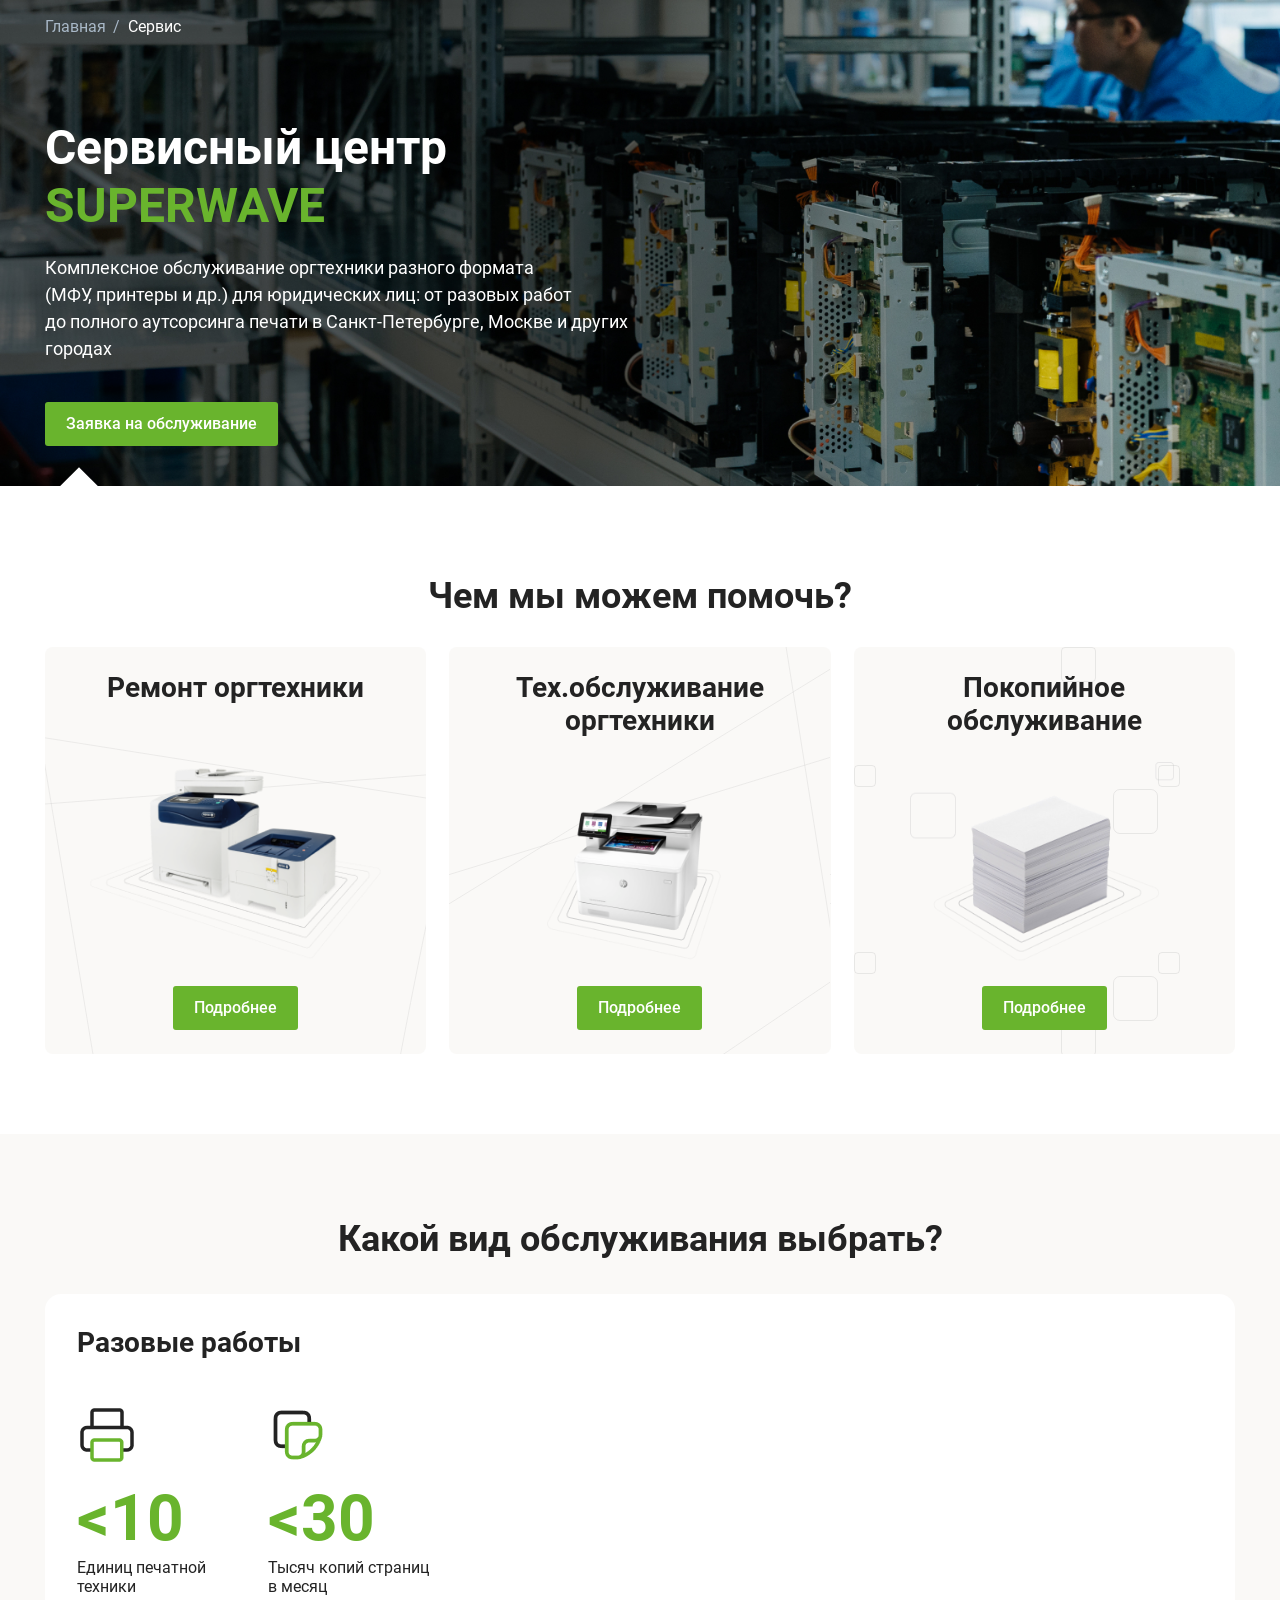
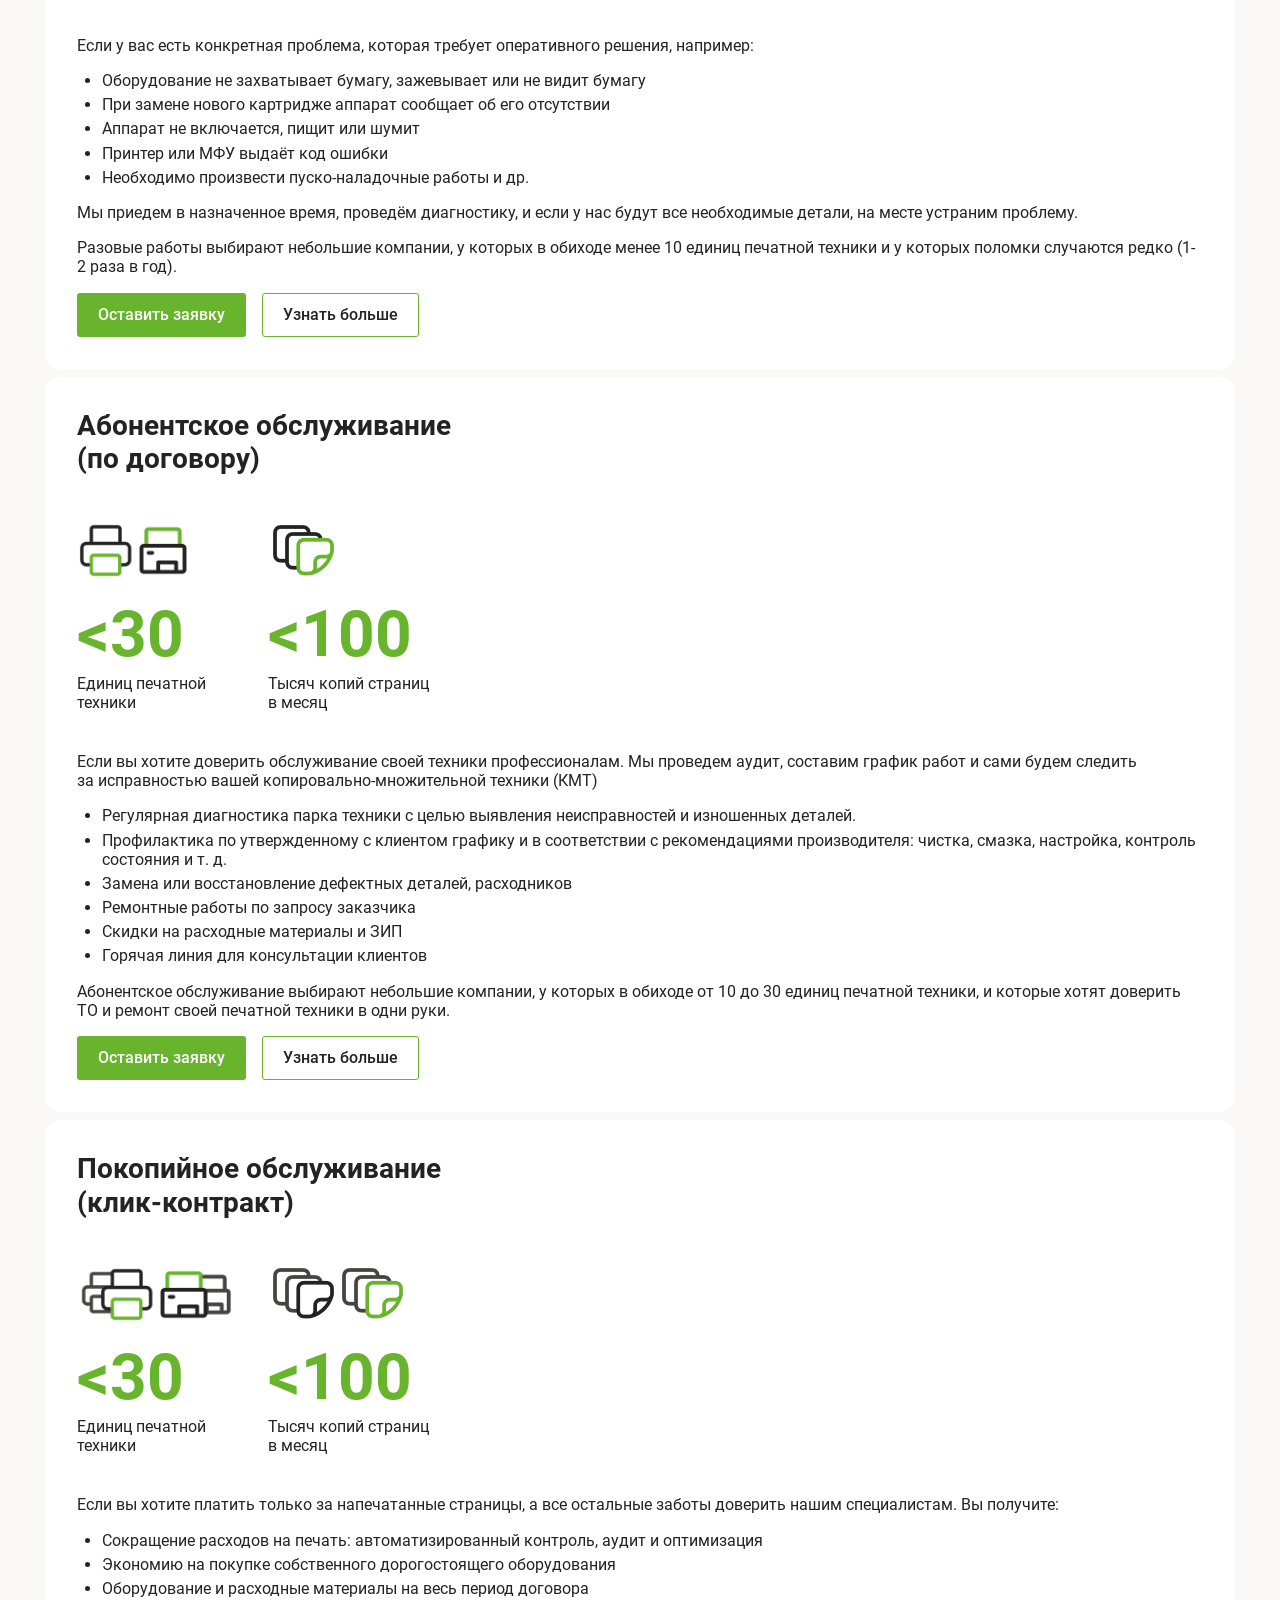
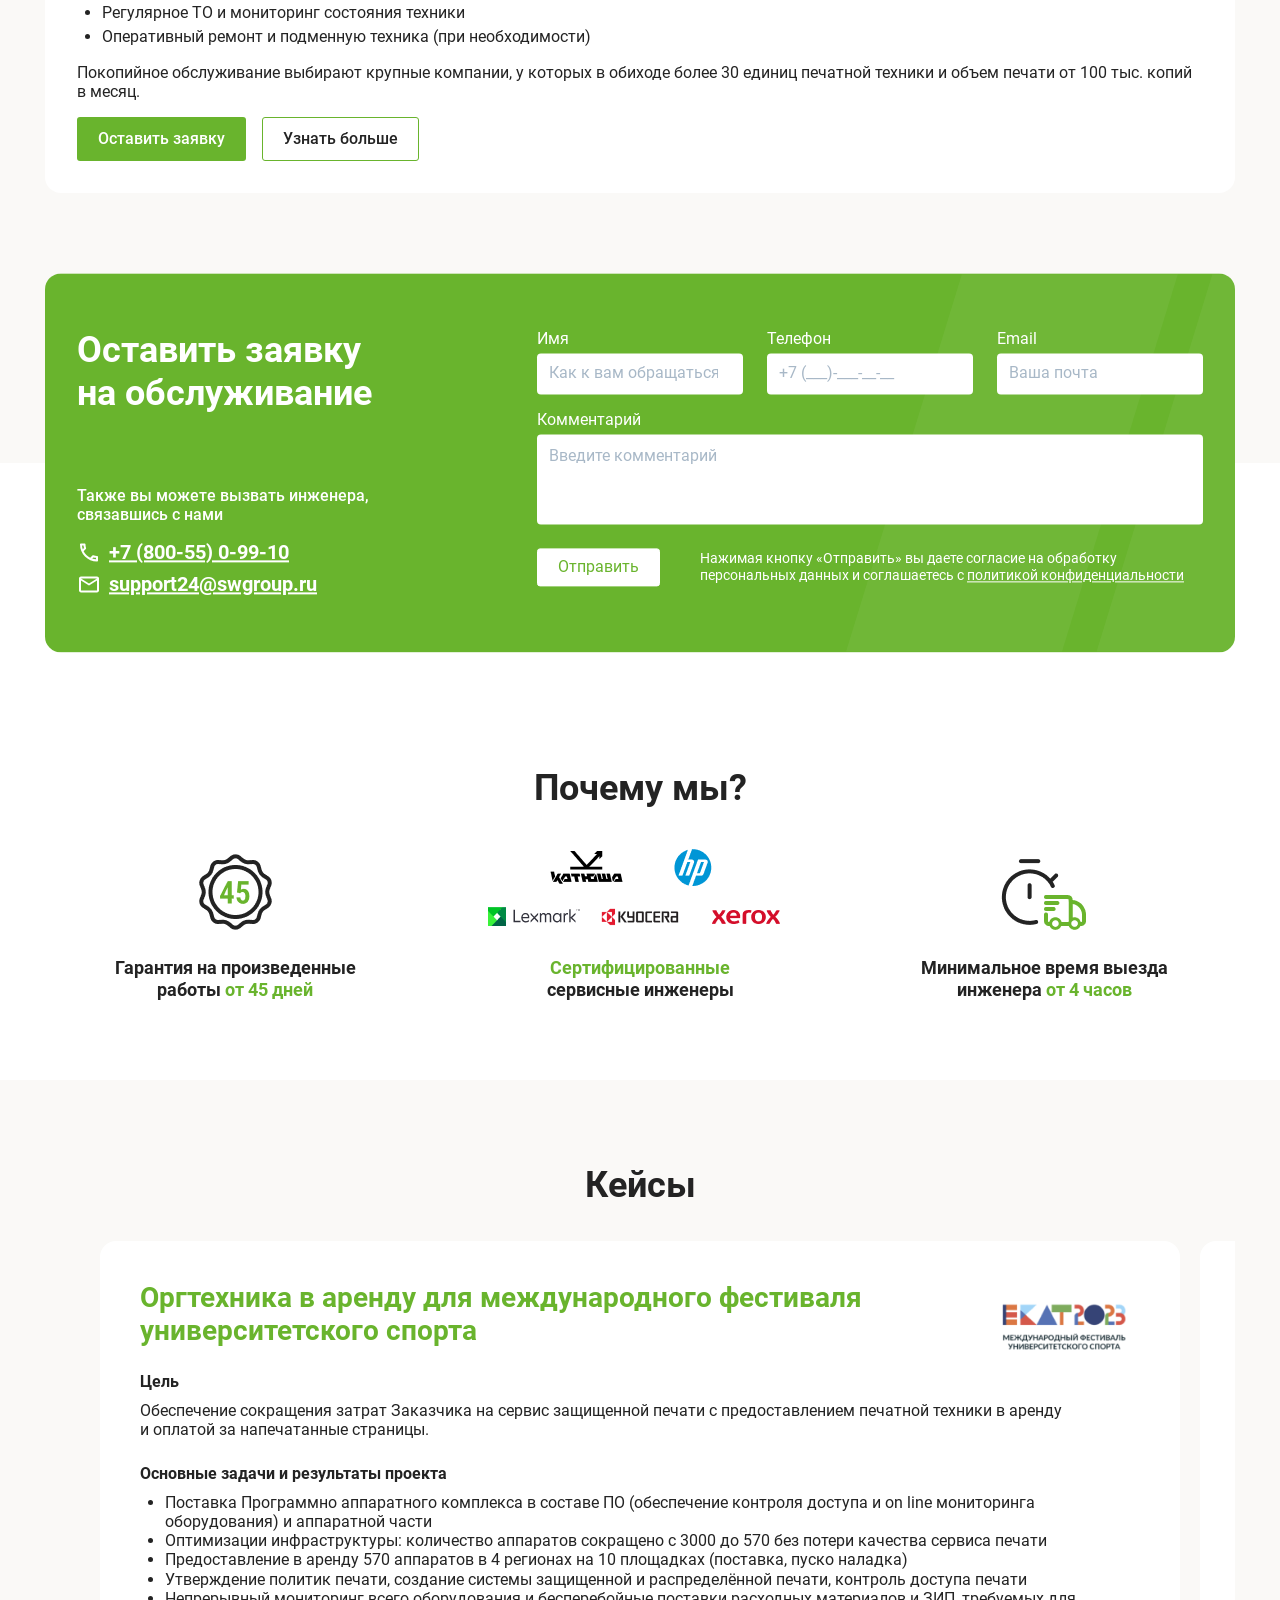
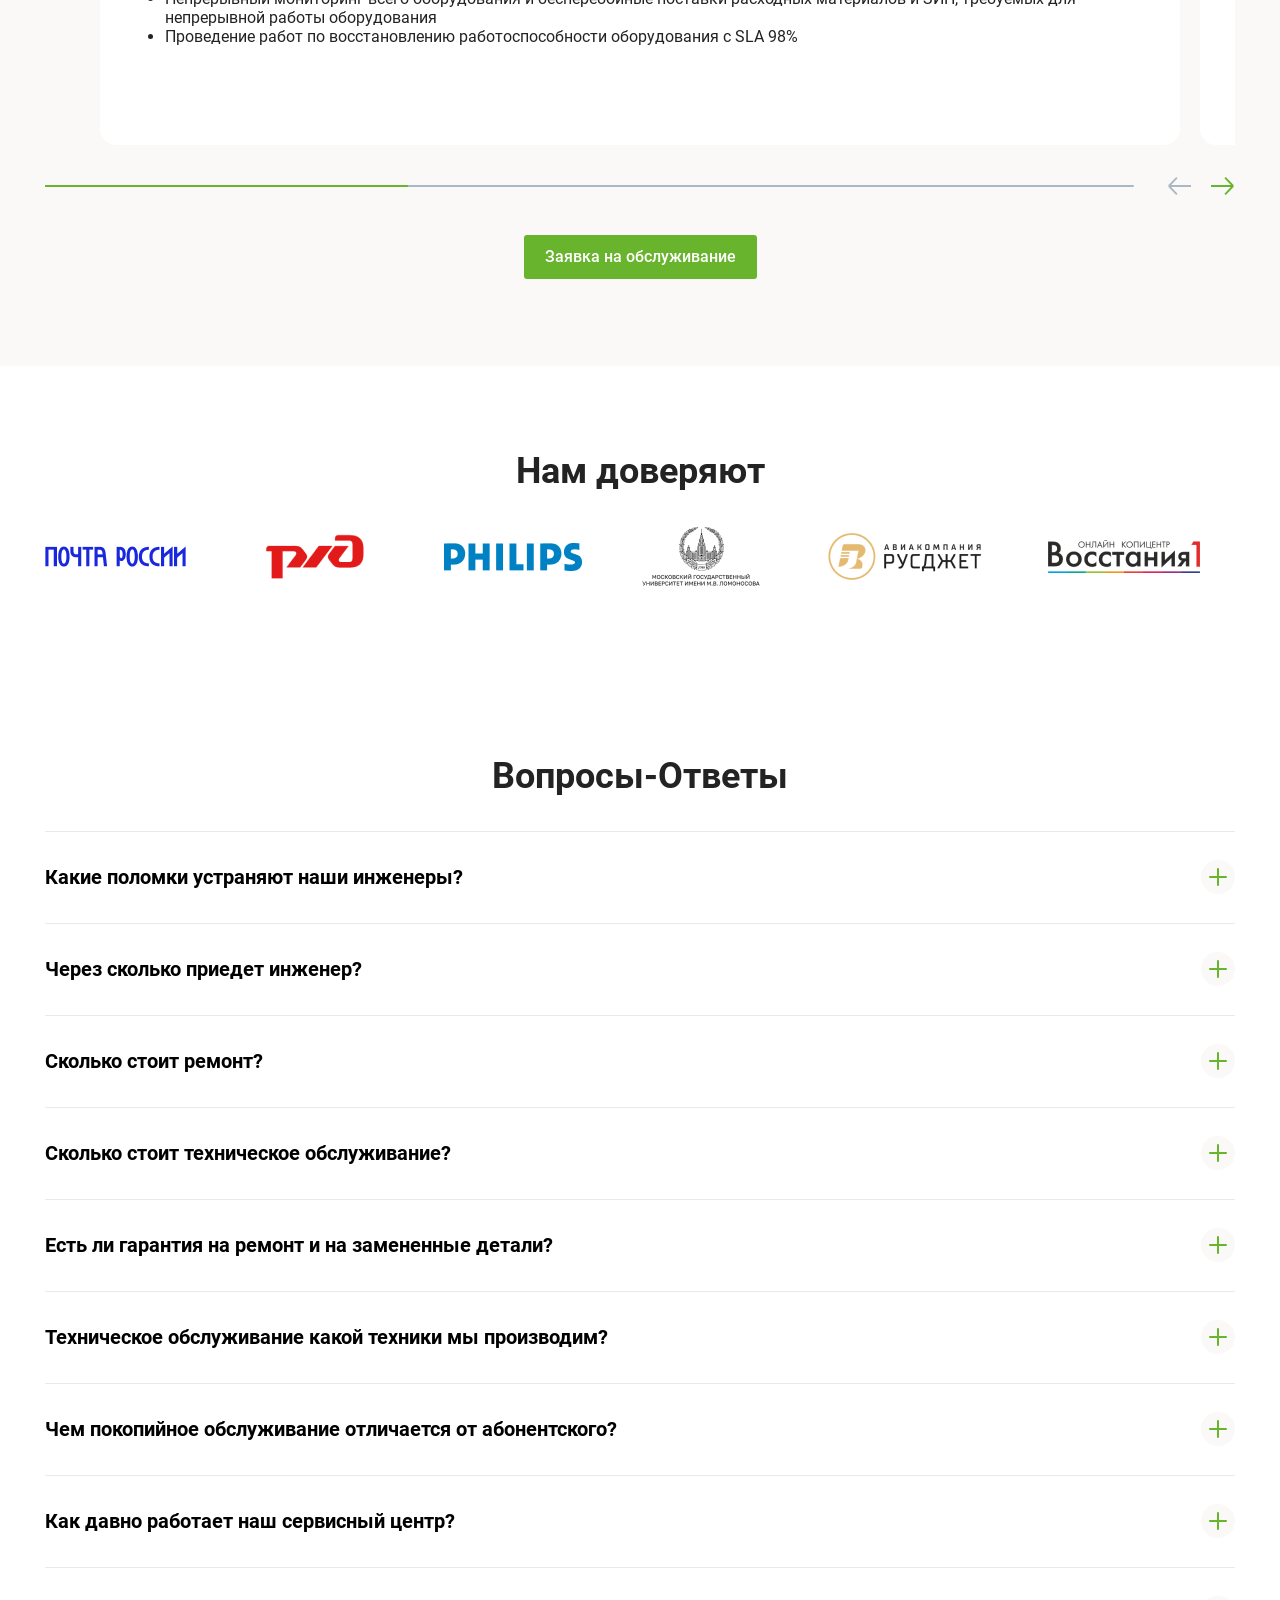
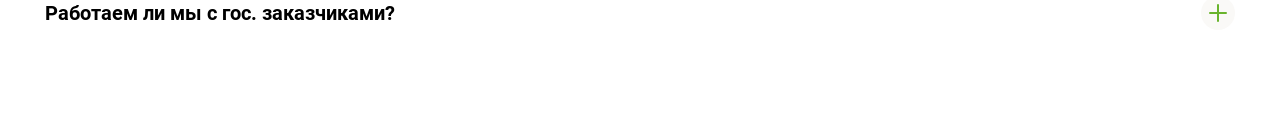
==== index.html @ 9df2cd51 "Add files via upload" ====
<!DOCTYPE html>
<html lang="ru" class="page">
<head>
  <meta charset="UTF-8">
  <meta name="viewport" content="width=device-width, initial-scale=1.0">
  <link rel="shortcut icon" href="favicon.ico" type="image/x-icon">
  <meta http-equiv="X-UA-Compatible" content="ie=edge">
  <meta name="theme-color" content="#111111">
  <title></title>
  <link rel="preload" href="fonts/Roboto-Regular.woff2" as="font" type="font/woff2" crossorigin>
  <link rel="stylesheet" href="css/vendor.css">
  <link rel="stylesheet" href="css/main.css">
  <script defer src="js/main.js"></script>
</head>

<body class="page__body">
  <main class="main">
    <section class="service-page head-page">
  <div class="container">
    <div class="service-page__breadcrumbs head-page__breadcrumbs breadcrumbs">
      <ul class="breadcrumbs__list">
        <li class="breadcrumbs__item"><a class="breadcrumbs__link" href="index.html">Главная</a></li>
        <li class="breadcrumbs__item breadcrumbs__item--active"><span>Сервис</span></li>
      </ul>
    </div>

    <div class="head-page__content">
      <h1 class="head-page__title">Сервисный центр <span class="head-page__title-accent">SUPERWAVE</span></h1>

      <p class="head-page__text">Комплексное обслуживание оргтехники разного формата (МФУ, принтеры и др.) для
        юридических лиц:
        от разовых работ до полного аутсорсинга печати
        в Санкт-Петербурге, Москве и других городах
      </p>

      <button class="head-page__btn button-primary">Заявка на обслуживание</button>
    </div>

  </div>
</section>
    <section class="we-help">
  <div class="container">
    <h2 class="we-help__title section-title">Чем мы можем помочь?</h2>

    <ul class="we-help__list service-list">
      <li class="service-list__item">
        <a class="service-list__link service-list__link--bg-1" href="#">
          <h4 class="service-list__title">Ремонт оргтехники</h4>
          <img class="service-list__image" src="img/we-help/1.png" alt="Картинка">
          <button class="service-list__btn button-primary">Подробнее</button>
        </a>
      </li>

      <li class="service-list__item">
        <a class="service-list__link service-list__link--bg-2" href="#">
          <h4 class="service-list__title">Тех.обслуживание оргтехники</h4>
          <img class="service-list__image" src="img/we-help/2.png" alt="Картинка">
          <button class="service-list__btn button-primary">Подробнее</button>
        </a>
      </li>

      <li class="service-list__item">
        <a class="service-list__link service-list__link--bg-3" href="#">
          <h4 class="service-list__title">Покопийное обслуживание</h4>
          <img class="service-list__image" src="img/we-help/3.png" alt="Картинка">
          <button class="service-list__btn button-primary">Подробнее</button>
        </a>
      </li>
    </ul>
  </div>
</section>

    <section class="choose-services">
  <div class="container">
    <div class="choose-services__wrapper">
      <h2 class="choose-services__title section-title">Какой вид обслуживания выбрать?</h2>

      <ul class="choose-services__list">
        <li class="choose-services__item">
          <div class="choose-services__left">
            <h3 class="choose-services__item-title">Разовые работы</h3>

            <ul class="choose-services__nums">
              <li class="choose-services__nums-item">
                <img class="choose-services__nums-icon" src="img/choose-services/printer.png" alt="Принтер">

                <span class="choose-services__nums-num">
                  <10 </span>

                    <p class="choose-services__nums-descr">Единиц печатной техники</p>
              </li>

              <li class="choose-services__nums-item">
                <img class="choose-services__nums-icon" src="img/choose-services/file.png" alt="Файл">

                <span class="choose-services__nums-num">
                  <30 </span>

                    <p class="choose-services__nums-descr">Тысяч копий страниц в месяц</p>
              </li>
            </ul>
          </div>

          <div class="choose-services__right">
            <p class="choose-services__text">Если у вас есть конкретная проблема, которая требует оперативного решения,
              например:</p>

            <ul class="choose-services__text-list">
              <li class="choose-services__text-list-item">Оборудование не захватывает бумагу, зажевывает или не видит
                бумагу</li>
              <li class="choose-services__text-list-item">При замене нового картридже аппарат сообщает об его отсутствии
              </li>
              <li class="choose-services__text-list-item">Аппарат не включается, пищит или шумит</li>
              <li class="choose-services__text-list-item">Принтер или МФУ выдаёт код ошибки</li>
              <li class="choose-services__text-list-item">Необходимо произвести пуско-наладочные работы и др.</li>
            </ul>

            <div class="choose-services__hide">
              <p class="choose-services__text">Мы приедем в назначенное время, проведём диагностику, и если у нас будут
                все необходимые детали, на месте устраним проблему.</p>
              <p class="choose-services__text">Разовые работы выбирают небольшие компании, у которых в обиходе менее 10
                единиц печатной техники и у которых поломки случаются редко (1-2 раза в год).
              </p>
            </div>

            <button class="choose-services__more button-show-more">
              Показать все

              <svg class="button-show-more__icon" width="10" height="7" viewBox="0 0 10 7" fill="none"
                xmlns="http://www.w3.org/2000/svg">
                <path d="M9 1.5L5 5.5L1 1.5" stroke="#69B42D" stroke-width="1.5" stroke-linecap="round"
                  stroke-linejoin="round" />
              </svg>
            </button>

            <div class="choose-services__btns">
              <button class="choose-services__btn button-primary">Оставить заявку</button>

              <button class="choose-services__btn button-transparent">Узнать больше</button>
            </div>
          </div>
        </li>

        <li class="choose-services__item">
          <div class="choose-services__left">
            <h3 class="choose-services__item-title">Абонентское обслуживание
              (по договору)</h3>

            <ul class="choose-services__nums">
              <li class="choose-services__nums-item">
                <img class="choose-services__nums-icon" src="img/choose-services/printer-2.png" alt="Принтер">

                <span class="choose-services__nums-num">
                  <30 </span>

                    <p class="choose-services__nums-descr">Единиц печатной техники</p>
              </li>

              <li class="choose-services__nums-item">
                <img class="choose-services__nums-icon" src="img/choose-services/file-2.png" alt="Файл">

                <span class="choose-services__nums-num">
                  <100 </span>

                    <p class="choose-services__nums-descr">Тысяч копий страниц в месяц</p>
              </li>
            </ul>
          </div>

          <div class="choose-services__right">
            <p class="choose-services__text">Если вы хотите доверить обслуживание своей техники профессионалам.
              Мы проведем аудит, составим график работ и сами будем следить за исправностью вашей
              копировально-множительной техники (КМТ)
            </p>

            <ul class="choose-services__text-list">
              <li class="choose-services__text-list-item">Регулярная диагностика парка техники с целью выявления
                неисправностей и изношенных деталей.</li>
              <li class="choose-services__text-list-item">Профилактика по утвержденному с клиентом графику и в
                соответствии с рекомендациями производителя: чистка, смазка, настройка, контроль состояния и т. д.</li>
              <li class="choose-services__text-list-item">Замена или восстановление дефектных деталей, расходников </li>
              <li class="choose-services__text-list-item">Ремонтные работы по запросу заказчика
              </li>
              <li class="choose-services__text-list-item">Скидки на расходные материалы и ЗИП
              </li>
              <li class="choose-services__text-list-item">Горячая линия для консультации клиентов
              </li>
            </ul>

            <div class="choose-services__hide" id="1">
              <p class="choose-services__text">Абонентское обслуживание выбирают небольшие компании, у которых в обиходе
                от 10 до 30 единиц печатной техники, и которые хотят доверить ТО и ремонт своей печатной техники в одни
                руки.</p>
            </div>

            <button class="choose-services__more button-show-more">
              Показать все

              <svg class="button-show-more__icon" width="10" height="7" viewBox="0 0 10 7" fill="none"
                xmlns="http://www.w3.org/2000/svg">
                <path d="M9 1.5L5 5.5L1 1.5" stroke="#69B42D" stroke-width="1.5" stroke-linecap="round"
                  stroke-linejoin="round" />
              </svg>
            </button>

            <div class="choose-services__btns">
              <button class="choose-services__btn button-primary">Оставить заявку</button>

              <button class="choose-services__btn button-transparent">Узнать больше</button>
            </div>
          </div>
        </li>

        <li class="choose-services__item">
          <div class="choose-services__left">
            <h3 class="choose-services__item-title">Покопийное обслуживание
              (клик-контракт)</h3>

            <ul class="choose-services__nums">
              <li class="choose-services__nums-item">
                <img class="choose-services__nums-icon" src="img/choose-services/printer-3.png" alt="Принтер">

                <span class="choose-services__nums-num">
                  <30 </span>

                    <p class="choose-services__nums-descr">Единиц печатной техники</p>
              </li>

              <li class="choose-services__nums-item">
                <img class="choose-services__nums-icon" src="img/choose-services/file-3.png" alt="Файл">

                <span class="choose-services__nums-num">
                  <100 </span>

                    <p class="choose-services__nums-descr">Тысяч копий страниц в месяц</p>
              </li>
            </ul>
          </div>

          <div class="choose-services__right">
            <p class="choose-services__text">Если вы хотите платить только за напечатанные страницы, а все остальные
              заботы доверить нашим специалистам. Вы получите:
            </p>

            <ul class="choose-services__text-list">
              <li class="choose-services__text-list-item">Сокращение расходов на печать: автоматизированный контроль,
                аудит и оптимизация
              </li>
              <li class="choose-services__text-list-item">Экономию на покупке собственного дорогостоящего оборудования

              </li>
              <li class="choose-services__text-list-item">Оборудование и расходные материалы на весь период договора
              </li>
              <li class="choose-services__text-list-item">Регулярное ТО и мониторинг состояния техники
              </li>
              <li class="choose-services__text-list-item">Оперативный ремонт и подменную техника (при необходимости)
              </li>
            </ul>

            <div class="choose-services__hide" id="2">
              <p class="choose-services__text">Покопийное обслуживание выбирают крупные компании, у которых в обиходе
                более 30 единиц печатной техники и объем печати от 100 тыс. копий в месяц.
              </p>
            </div>

            <button class="choose-services__more button-show-more">
              Показать все

              <svg class="button-show-more__icon" width="10" height="7" viewBox="0 0 10 7" fill="none"
                xmlns="http://www.w3.org/2000/svg">
                <path d="M9 1.5L5 5.5L1 1.5" stroke="#69B42D" stroke-width="1.5" stroke-linecap="round"
                  stroke-linejoin="round" />
              </svg>
            </button>

            <div class="choose-services__btns">
              <button class="choose-services__btn button-primary">Оставить заявку</button>

              <button class="choose-services__btn button-transparent">Узнать больше</button>
            </div>
          </div>
        </li>
      </ul>

      <div class="choose-services__form application-form" id="choose-services__form">
        <div class="application-form__wrapper">
          <div class="application-form__left">
            <h2 class="application-form__title">Оставить заявку на обслуживание</h2>

            <div class="application-form__info">
              <p class="application-form__text">Также вы можете вызвать
                инженера, связавшись с нами</p>

              <ul class="application-form__contacts">
                <li class="application-form__contacts-item">
                  <a class="application-form__contacts-link" href="tel:+78005509910">
                    <svg width="24" height="24" viewBox="0 0 24 24" fill="none" xmlns="http://www.w3.org/2000/svg">
                      <path
                        d="M6.54 5C6.6 5.89 6.75 6.76 6.99 7.59L5.79 8.79C5.38 7.59 5.12 6.32 5.03 5H6.54ZM16.4 17.02C17.25 17.26 18.12 17.41 19 17.47V18.96C17.68 18.87 16.41 18.61 15.2 18.21L16.4 17.02ZM7.5 3H4C3.45 3 3 3.45 3 4C3 13.39 10.61 21 20 21C20.55 21 21 20.55 21 20V16.51C21 15.96 20.55 15.51 20 15.51C18.76 15.51 17.55 15.31 16.43 14.94C16.331 14.903 16.2256 14.886 16.12 14.89C15.86 14.89 15.61 14.99 15.41 15.18L13.21 17.38C10.3755 15.9303 8.06966 13.6245 6.62 10.79L8.82 8.59C9.1 8.31 9.18 7.92 9.07 7.57C8.69132 6.41789 8.4989 5.21274 8.5 4C8.5 3.45 8.05 3 7.5 3Z"
                        fill="white" />
                    </svg>
                    +7 (800-55) 0-99-10</a>
                </li>

                <li class="application-form__contacts-item">
                  <a class="application-form__contacts-link" href="mailto:support24@swgroup.ru">
                    <svg width="24" height="24" viewBox="0 0 24 24" fill="none" xmlns="http://www.w3.org/2000/svg">
                      <path
                        d="M4 20C3.45 20 2.97933 19.8043 2.588 19.413C2.19667 19.0217 2.00067 18.5507 2 18V6C2 5.45 2.196 4.97933 2.588 4.588C2.98 4.19667 3.45067 4.00067 4 4H20C20.55 4 21.021 4.196 21.413 4.588C21.805 4.98 22.0007 5.45067 22 6V18C22 18.55 21.8043 19.021 21.413 19.413C21.0217 19.805 20.5507 20.0007 20 20H4ZM12 13L4 8V18H20V8L12 13ZM12 11L20 6H4L12 11ZM4 8V6V18V8Z"
                        fill="white" />
                    </svg>

                    support24@swgroup.ru</a>
                </li>
              </ul>
            </div>
          </div>

          <form class="application-form__form form" id="choose-application-form" name="application-form" action="#"
            novalidate="novalidate">
            <div class="form__block">
              <label class="form__label" for="name">
                <span class="form__label-name">Имя</span>
                <input class="form__input input-name" autocomplete="off" type="text" name="name" id="name"
                  placeholder="Как к вам обращаться" data-validate-field="name" placeholder="Как к вам обращаться">
              </label>

              <label class="form__label" for="phone">
                <span class="form__label-name">Телефон</span>
                <input class="form__input input-tel" type="tel" name="phone" id="phone" data-validate-field="phone"
                  inputmode="text" placeholder="+7 (___)-___-__-__">
              </label>

              <label class="form__label" for="mail">
                <span class="form__label-name">Email</span>
                <input class="form__input input-mail" autocomplete="off" type="email" name="mail" id="mail"
                  placeholder="Ваша почта" data-validate-field="mail" placeholder="Введите свою почту">
              </label>
            </div>

            <label class="form__label form__label--textarea" for="textarea">
              <span class="form__label-name">Комментарий</span>
              <textarea class="form__textarea input-textarea" name="textarea" id="textarea"
                data-validate-field="textarea" placeholder="Введите комментарий"></textarea>
            </label>

            <div class="form__approval">
              <button class="form__button">Отправить</button>

              <p class="form__text">Нажимая кнопку «Отправить» вы даете согласие на обработку персональных данных
                и соглашаетесь с <a class="form__text-link" href="#">политикой конфиденциальности</a></p>
            </div>
          </form>

          <div class="application-form__info application-form__info--mobile">
            <p class="application-form__text">Также вы можете вызвать
              инженера, связавшись с нами</p>

            <ul class="application-form__contacts">
              <li class="application-form__contacts-item">
                <a class="application-form__contacts-link" href="tel:+78005509910">
                  <svg width="24" height="24" viewBox="0 0 24 24" fill="none" xmlns="http://www.w3.org/2000/svg">
                    <path
                      d="M6.54 5C6.6 5.89 6.75 6.76 6.99 7.59L5.79 8.79C5.38 7.59 5.12 6.32 5.03 5H6.54ZM16.4 17.02C17.25 17.26 18.12 17.41 19 17.47V18.96C17.68 18.87 16.41 18.61 15.2 18.21L16.4 17.02ZM7.5 3H4C3.45 3 3 3.45 3 4C3 13.39 10.61 21 20 21C20.55 21 21 20.55 21 20V16.51C21 15.96 20.55 15.51 20 15.51C18.76 15.51 17.55 15.31 16.43 14.94C16.331 14.903 16.2256 14.886 16.12 14.89C15.86 14.89 15.61 14.99 15.41 15.18L13.21 17.38C10.3755 15.9303 8.06966 13.6245 6.62 10.79L8.82 8.59C9.1 8.31 9.18 7.92 9.07 7.57C8.69132 6.41789 8.4989 5.21274 8.5 4C8.5 3.45 8.05 3 7.5 3Z"
                      fill="white" />
                  </svg>
                  +7 (800-55) 0-99-10</a>
              </li>

              <li class="application-form__contacts-item">
                <a class="application-form__contacts-link" href="mailto:support24@swgroup.ru">
                  <svg width="24" height="24" viewBox="0 0 24 24" fill="none" xmlns="http://www.w3.org/2000/svg">
                    <path
                      d="M4 20C3.45 20 2.97933 19.8043 2.588 19.413C2.19667 19.0217 2.00067 18.5507 2 18V6C2 5.45 2.196 4.97933 2.588 4.588C2.98 4.19667 3.45067 4.00067 4 4H20C20.55 4 21.021 4.196 21.413 4.588C21.805 4.98 22.0007 5.45067 22 6V18C22 18.55 21.8043 19.021 21.413 19.413C21.0217 19.805 20.5507 20.0007 20 20H4ZM12 13L4 8V18H20V8L12 13ZM12 11L20 6H4L12 11ZM4 8V6V18V8Z"
                      fill="white" />
                  </svg>

                  support24@swgroup.ru</a>
              </li>
            </ul>
          </div>
        </div>
      </div>
    </div>
  </div>
</section>
    <section class="why-are-we">
  <div class="container">
    <h2 class="why-are-we__title section-title">Почему мы?</h2>

    <ul class="why-are-we__list">
      <li class="why-are-we__item">
        <img class="why-are-we__image" src="img/why-are-we/1.png" alt="Картинка">
        <p class="why-are-we__text">Гарантия на произведенные работы <span
            class="why-are-we__text why-are-we__text--green">от 45 дней</span></p>
      </li>

      <li class="why-are-we__item">
        <img class="why-are-we__image" src="img/why-are-we/2.png" alt="Картинка">
        <p class="why-are-we__text"><span class="why-are-we__text why-are-we__text--green">Сертифицированные</span>
          сервисные инженеры
        </p>
      </li>

      <li class="why-are-we__item">
        <img class="why-are-we__image" src="img/why-are-we/3.png" alt="Картинка">
        <p class="why-are-we__text">Минимальное время выезда инженера <span
            class="why-are-we__text why-are-we__text--green">от 4 часов</span></p>
      </li>
    </ul>
  </div>
</section>
    <section class="cases">
  <div class="container">

    <h2 class="cases__title section-title">Кейсы</h2>

    <div class="cases__wrapper swiper">
      <ul class="cases__slider swiper-wrapper">
        <li class="cases__item swiper-slide">
          <div class="cases__item-head">
            <h3 class="cases__item-title">Оргтехника в аренду для международного фестиваля университетского спорта
            </h3>
            <img class="cases__item-img" src="img/cases/festival.png" alt="Картинка">
          </div>

          <h4 class="cases__item-subtitle">Цель</h4>
          <p class="cases__item-text">Обеспечение сокращения затрат Заказчика на сервис защищенной печати с
            предоставлением печатной техники в аренду и оплатой за напечатанные страницы.</p>
          <h4 class="cases__item-subtitle">Основные задачи и результаты проекта</h4>
          <ul class="cases__list">
            <li class="cases__list-item">Поставка Программно аппаратного комплекса в составе ПО
              (обеспечение контроля доступа и on line мониторинга оборудования) и аппаратной части
            </li>
            <li class="cases__list-item">Оптимизации инфраструктуры: количество аппаратов сокращено с
              3000 до 570 без потери качества сервиса печати
            </li>
            <li class="cases__list-item">Предоставление в аренду 570 аппаратов в 4 регионах на 10
              площадках (поставка, пуско наладка)
            </li>
            <li class="cases__list-item">Утверждение политик печати, создание системы защищенной и
              распределённой печати, контроль доступа печати
            </li>
            <li class="cases__list-item">Непрерывный мониторинг всего оборудования и бесперебойные поставки расходных
              материалов и ЗИП, требуемых для непрерывной работы оборудования
            </li>
            <li class="cases__list-item">Проведение работ по восстановлению работоспособности оборудования с SLA 98%
            </li>
          </ul>
        </li>

        <li class="cases__item swiper-slide">
          <div class="cases__item-head">
            <h3 class="cases__item-title">Предоставление оргтехники
              и сервисов
              по ее обслуживанию
              для ЧМ по футболу FIFA™ 2018
            </h3>
            <img class="cases__item-img" src="img/cases/fifa.png" alt="Картинка">
          </div>

          <h4 class="cases__item-subtitle">Клиент</h4>
          <p class="cases__item-text">АНО «Оргкомитет „Россия-2018“</p>
          <h4 class="cases__item-subtitle">Цель</h4>
          <p class="cases__item-text">Предоставление оргтехники и необходимого оборудования с техническим
            сопровождением
            на 12 площадках предварительной жеребьевки Чемпионата мира по футболу FIFA™ 2018 для АНО «Оргкомитет
            „Россия-2018“ .</p>
          <h4 class="cases__item-subtitle">Основные задачи и результаты проекта</h4>

          <ul class="cases__list">
            <li class="cases__list-item">Поставка, инсталляция оборудования и мониторинг его работоспособности;
            </li>
            <li class="cases__list-item">Обеспечение поддержки сервисных инженеров во время мероприятия;
            </li>
            <li class="cases__list-item">Организация изготовления печатных материалов мероприятия во время его
              проведения в условиях жестких временных и технических ограничений.
            </li>
          </ul>
          <h4 class="cases__item-subtitle">По результатам проекта работы «Супервэйв групп» была отмечена
            благодарственным письмом со стороны АНО «Оргкомитет „Россия-2018“.</h4>
        </li>

        <li class="cases__item swiper-slide">
          <div class="cases__item-head">
            <h3 class="cases__item-title">Оказание комплексных услуг
              по защищенной печати
            </h3>
          </div>

          <h4 class="cases__item-subtitle">Клиент</h4>
          <p class="cases__item-text">Федеральная торговая компания</p>
          <h4 class="cases__item-subtitle">Цель</h4>
          <p class="cases__item-text">Предоставление услуги защищенной и распределённой печати для нескольких офисов и
            складов в Москве и Санкт-Петербурге.</p>
          <h4 class="cases__item-subtitle">Основные задачи и результаты проекта</h4>
          <ul class="cases__list">
            <li class="cases__list-item">Поставка, монтаж и пуско-наладка оборудования и программного обеспечения;
            </li>
            <li class="cases__list-item">Создание системы защищенной и распределённой печати;
            </li>
            <li class="cases__list-item">Обеспечение оптимизации затрат на сервис печати;
            </li>
            <li class="cases__list-item">Обеспечение бесперебойной работы системы.
            </li>
          </ul>
        </li>
      </ul>
    </div>

    <div class="cases__slider-controls">
      <div class="cases__progressbar slider-pagination"></div>

      <div class="cases__slider-controls-btns">
        <button class="cases__slider-controls-prev slider-control slider-control--prev" aria-label="Назад">
          <svg width="26" height="20" viewBox="0 0 26 20" fill="none" xmlns="http://www.w3.org/2000/svg">
            <path d="M0 10H24M24 10L15.2727 1M24 10L15.2727 19" stroke="#69B42D" stroke-width="2" />
          </svg>
        </button>

        <button class="cases__slider-controls-next slider-control" aria-label="Назад">
          <svg width="26" height="20" viewBox="0 0 26 20" fill="none" xmlns="http://www.w3.org/2000/svg">
            <path d="M0 10H24M24 10L15.2727 1M24 10L15.2727 19" stroke="#69B42D" stroke-width="2" />
          </svg>
        </button>
      </div>
    </div>

    <div class="cases__inner">
      <a class="cases__btn button-primary" href="#choose-services__form">Заявка на обслуживание</a>
    </div>
  </div>
</section>
    <section class="trust">
  <div class="container">
    <h2 class="trust__title section-title">Нам доверяют</h2>

    <ul class="trust__list">
      <li class="trust__item">
        <img class="trust__image" src="img/partners/pochta.png" alt="Картинка">
      </li>

      <li class="trust__item">
        <img class="trust__image" src="img/partners/rzhd.png" alt="Картинка">
      </li>

      <li class="trust__item">
        <img class="trust__image" src="img/partners/philips.png" alt="Картинка">
      </li>

      <li class="trust__item">
        <img class="trust__image" src="img/partners/univer.png" alt="Картинка">
      </li>

      <li class="trust__item">
        <img class="trust__image" src="img/partners/avia.png" alt="Картинка">
      </li>

      <li class="trust__item">
        <img class="trust__image" src="img/partners/copycenter.png" alt="Картинка">
      </li>
    </ul>
  </div>
</section>

    <section class="questions">
  <div class="container">
    <h2 class="questions__title section-title">Вопросы-Ответы</h2>

    <ul class="questions__accordion accordion">
      <li class="accordion__item">
        <button class="accordion__btn">
          <span class="accordion__name">Какие поломки устраняют наши инженеры?
          </span>

          <div class="accordion__decor"></div>
        </button>
        <div class="accordion__content text">
          <p>Наши инженеры устраняют все самые распространенные виды поломок, а также могут помочь устранить неполадки
            инженерных систем формата А0 (плоттеры).</p>
        </div>
      </li>

      <li class="accordion__item">
        <button class="accordion__btn">
          <span class="accordion__name">Через сколько приедет инженер?
          </span>

          <div class="accordion__decor"></div>
        </button>
        <div class="accordion__content text">
          <p>Как правило, ответственный инженер назначается после согласования условий сотрудничества. Обычно инженер
            выезжает к клиенту на следующий рабочий день.</p>
        </div>
      </li>

      <li class="accordion__item">
        <button class="accordion__btn">
          <span class="accordion__name">Сколько стоит ремонт?</span>

          <div class="accordion__decor"></div>
        </button>
        <div class="accordion__content text">
          <p>Зависит от скорости печати аппарата, от его формата (А0, А3, А4) и от цветности (чёрно-белый, цветной).
            Свяжитесь с нами, чтобы узнать свою стоимость ремонта. </p>
        </div>
      </li>

      <li class="accordion__item">
        <button class="accordion__btn">
          <span class="accordion__name">Сколько стоит техническое обслуживание?</span>

          <div class="accordion__decor"></div>
        </button>
        <div class="accordion__content text">
          <p>Зависит от скорости печати аппарата, от его фрмата (А0, А3, А4) и от цветности (чёрно-белый, цветной).
            Свяжитесь с нами, чтобы узнать свою стоимость обслуживания. </p>
        </div>
      </li>

      <li class="accordion__item">
        <button class="accordion__btn">
          <span class="accordion__name">Есть ли гарантия на ремонт и на замененные детали?</span>

          <div class="accordion__decor"></div>
        </button>
        <div class="accordion__content text">
          <p>Да, гарантия есть.</p>
        </div>
      </li>

      <li class="accordion__item">
        <button class="accordion__btn">
          <span class="accordion__name">Техническое обслуживание какой техники мы производим?</span>

          <div class="accordion__decor"></div>
        </button>
        <div class="accordion__content text">
          <p>Мы оказываем услуги по обслуживанию и ремонту почти всех производителей офисной печатной техники — Xerox,
            HP, Kyocera, Epson, Canon, Konica Minolta, Катюша, Pantum, Ricoh, Lexmark. </p>
        </div>
      </li>

      <li class="accordion__item">
        <button class="accordion__btn">
          <span class="accordion__name">Чем покопийное обслуживание отличается от абонентского?</span>

          <div class="accordion__decor"></div>
        </button>
        <div class="accordion__content text">
          <p>Абонентское обслуживание это ежемесячный платёж по фиксированной стоимости услуг по обслуживанию печатной
            техники, а покопийное обслуживание — это оплата напечатанных страниц по факту (каждый месяц сумма может
            варьироваться).</p>
        </div>
      </li>

      <li class="accordion__item">
        <button class="accordion__btn">
          <span class="accordion__name">Как давно работает наш сервисный центр?</span>

          <div class="accordion__decor"></div>
        </button>
        <div class="accordion__content text">
          <p>Сервисный центр Superwave работает с 1994 года. Многие наши инженеры работают у нас более 10 лет.</p>
        </div>
      </li>

      <li class="accordion__item">
        <button class="accordion__btn">
          <span class="accordion__name">Работаем ли мы с гос. заказчиками?</span>

          <div class="accordion__decor"></div>
        </button>
        <div class="accordion__content text">
          <p>Да, мы работаем с государственными заказчиками, по 44 и 223 ФЗ.</p>
        </div>
      </li>
    </ul>
  </div>
</section>
  </main>
</body>

</html>
---- css/main.css ----
:root{--font-family:"Roboto",sans-serif;--content-width:1190px;--container-offset:20px;--container-width:calc(var(--content-width) + (var(--container-offset) * 2));--accent-color:#69b42d;--black-color:#232323;--gray-color:#a8b8c7;--bg-color:#faf9f7;--white-color:#fff}.custom-checkbox__field:checked+.custom-checkbox__content::after{opacity:1}.custom-checkbox__field:focus+.custom-checkbox__content::before{outline:red solid 2px;outline-offset:2px}.custom-checkbox__field:disabled+.custom-checkbox__content{opacity:.4;pointer-events:none}@font-face{font-family:Roboto;src:url(../fonts/Roboto-Regular.woff2) format("woff2");font-weight:400;font-display:swap;font-style:normal}@font-face{font-family:Roboto;src:url(../fonts/Roboto-Medium.woff2) format("woff2");font-weight:500;font-display:swap;font-style:normal}@font-face{font-family:Roboto;src:url(../fonts/Roboto-Bold.woff2) format("woff2");font-weight:700;font-display:swap;font-style:normal}@font-face{font-family:Roboto;src:url(../fonts/Roboto-Light.woff2) format("woff2");font-weight:300;font-display:swap;font-style:normal}@font-face{font-family:RobotoCondensed;src:url(../fonts/RobotoCondensed-Bold.woff2) format("woff2");font-weight:700;font-display:swap;font-style:normal}*,::after,::before{-webkit-box-sizing:border-box;box-sizing:border-box}.page{height:100%;overflow-x:hidden;font-family:var(--font-family,sans-serif);font-weight:400;-webkit-text-size-adjust:100%;scroll-behavior:smooth}.page--no-scroll{overflow:hidden}.page__body{color:var(--black-color);display:-webkit-box;display:-ms-flexbox;display:flex;-webkit-box-orient:vertical;-webkit-box-direction:normal;-ms-flex-direction:column;flex-direction:column;min-width:375px;min-height:100%;font-size:16px;line-height:1.2;margin:0}h1,h2,h3,h4,p{margin:0}ul{margin:0;padding:0}li{list-style:none}input{border:none}main{-webkit-box-flex:1;-ms-flex-positive:1;flex-grow:1}img{height:auto;max-width:100%;-o-object-fit:cover;object-fit:cover}a{text-decoration:none;color:inherit}button{border:none;padding:0;background-color:transparent;cursor:pointer}.container{margin:0 auto;padding:0 var(--container-offset);max-width:var(--container-width)}.visually-hidden{position:absolute;overflow:hidden;margin:-1px;border:0;padding:0;width:1px;height:1px;clip:rect(0 0 0 0)}.section-title{font-weight:700;font-size:36px;line-height:1.4;text-align:center}@media screen and (width <= 1024px){.section-title{font-size:34px}}@media screen and (width <= 768px){.section-title{font-size:28px;line-height:1.2}}.text-block__title{font-weight:700;font-size:24px;line-height:1.4;margin-bottom:10px}@media screen and (width <= 768px){.text-block__title{font-size:20px}}.text-block__text{font-weight:400;font-size:16px;line-height:1.2}.text-block__text:not(:last-child){margin-bottom:10px}.text-list{padding-left:25px}.text-list__title{font-weight:700;font-size:24px;line-height:1.4;margin-bottom:5px}@media screen and (width <= 768px){.text-list__title{font-size:20px}}.text-list__item{font-weight:400;font-size:16px;line-height:1.2;list-style:disc}.text-list__item:not(:last-child){margin-bottom:5px}.breadcrumbs{font-size:16px}@media screen and (width <= 991px){.breadcrumbs{font-size:14px}}.breadcrumbs__list{display:-webkit-inline-box;display:-ms-inline-flexbox;display:inline-flex;-ms-flex-wrap:nowrap;flex-wrap:nowrap;overflow-x:auto}.breadcrumbs__list::-webkit-scrollbar{width:0}.breadcrumbs__item{color:var(--gray-color);position:relative;-ms-flex-negative:0;flex-shrink:0;-webkit-transition:color .3s;transition:color .3s;line-height:1.5}.breadcrumbs__item:hover{color:var(--accent-color)}.breadcrumbs__item:not(:last-child){padding-right:14px;margin-right:8px}.breadcrumbs__item:not(:last-child):after{content:"/";position:absolute;right:0}.breadcrumbs__item--active{color:var(--white-color);white-space:nowrap;overflow:hidden;text-overflow:ellipsis}.breadcrumbs__item--active:hover{color:var(--white-color)}.button-primary{background-color:var(--accent-color);border-radius:3px;padding:9px 20px;font-weight:500;color:var(--white-color);line-height:1.5;border:1px solid transparent;-webkit-transition:.4s;transition:.4s}.button-primary:hover{background-color:var(--white-color);border-color:var(--accent-color);color:var(--black-color)}.button-transparent{background-color:transparent;border-radius:3px;padding:9px 20px;font-weight:500;color:var(--black-color);line-height:1.5;border:1px solid var(--accent-color);-webkit-transition:.4s;transition:.4s}.button-transparent:hover{background-color:var(--accent-color);border-color:var(--accent-color);color:var(--white-color)}.button-show-more{color:var(--accent-color);font-weight:400;font-size:16px;line-height:1.2;display:-webkit-box;display:-ms-flexbox;display:flex;-webkit-box-align:center;-ms-flex-align:center;align-items:center}.button-show-more__icon{margin-left:4px;-webkit-transition:-webkit-transform .3s;transition:transform .3s;transition:transform .3s,-webkit-transform .3s}.button-show-more--active .button-show-more__icon{-webkit-transform:rotate(180deg);-ms-transform:rotate(180deg);transform:rotate(180deg)}.form__label{display:-webkit-box;display:-ms-flexbox;display:flex;-webkit-box-orient:vertical;-webkit-box-direction:normal;-ms-flex-direction:column;flex-direction:column}.form__label--textarea{margin-bottom:24px}.form__label-name{margin-bottom:5px}.form__input,.form__textarea{border-radius:4px;padding:11px 25px 11px 12px;width:100%;border:none;outline:transparent}.form__input::-webkit-input-placeholder,.form__textarea::-webkit-input-placeholder{font-weight:400;font-size:16px;line-height:1.42875;color:#a8b8c7}.form__input::-moz-placeholder,.form__textarea::-moz-placeholder{font-weight:400;font-size:16px;line-height:1.42875;color:#a8b8c7}.form__input:-ms-input-placeholder,.form__textarea:-ms-input-placeholder{font-weight:400;font-size:16px;line-height:1.42875;color:#a8b8c7}.form__input::-ms-input-placeholder,.form__textarea::-ms-input-placeholder{font-weight:400;font-size:16px;line-height:1.42875;color:#a8b8c7}.form__input::placeholder,.form__textarea::placeholder{font-weight:400;font-size:16px;line-height:1.42875;color:#a8b8c7}.form__textarea{resize:none;min-height:90px}.form__block{display:-webkit-box;display:-ms-flexbox;display:flex;-webkit-column-gap:24px;-moz-column-gap:24px;column-gap:24px;margin-bottom:16px}.form__approval{display:-webkit-box;display:-ms-flexbox;display:flex;-webkit-box-align:center;-ms-flex-align:center;align-items:center}.form__text{font-weight:400;font-size:14px;line-height:1.2}.form__text-link{text-decoration:underline}.form__button{background-color:var(--white-color);border:1px solid var(--white-color);color:var(--accent-color);margin-right:40px;border-radius:3px;padding:9px 20px;-webkit-transition:background-color .3s,color .3s;transition:background-color .3s,color .3s}.form__button:hover{background-color:var(--gray-color);color:var(--white-color)}.form .just-validate-error-label{margin-top:5px}.slider-control{background-color:var(--white);width:24px;height:18px;display:-webkit-box;display:-ms-flexbox;display:flex;-webkit-box-pack:center;-ms-flex-pack:center;justify-content:center;-webkit-box-align:center;-ms-flex-align:center;align-items:center;-webkit-transition:opacity .3s;transition:opacity .3s}.slider-control svg path{-webkit-transition:.3s;transition:.3s}.slider-control:hover{opacity:.8}.slider-control--prev svg{-webkit-transform:rotate(180deg);-ms-transform:rotate(180deg);transform:rotate(180deg)}.swiper-button-disabled{cursor:default}.swiper-button-disabled svg path,.swiper-button-disabled:hover svg path{stroke:var(--gray-color)}.swiper-button-next,.swiper-button-prev{color:var(--accent-color)}.swiper-button-next::after,.swiper-button-prev::after{font-size:22px;font-weight:600}.slider-pagination.swiper-pagination-progressbar{border-radius:2px;background-color:#a8b8c7;height:2px}.slider-pagination .swiper-pagination-progressbar-fill{background-color:var(--accent-color);border-radius:2px;height:2px}.accordion__item{background-color:var(--white-color);padding:29px 0;position:relative}@media screen and (width <= 768px){.accordion__item{padding:16px 0}}.accordion__item::before{content:"";display:block;width:100%;height:1px;background-color:#a8b8c7;opacity:.3;position:absolute;top:0;left:0}.accordion__item.open .accordion__btn{margin-bottom:24px}@media screen and (width <= 576px){.accordion__item{padding:16px}.accordion__item.open .accordion__btn{margin-bottom:16px}}.accordion__item.open .accordion__name{color:var(--accent-color)}.accordion__item.open .accordion__decor{background-color:var(--accent-color)}.accordion__item.open .accordion__decor::after,.accordion__item.open .accordion__decor:before{background-color:var(--white-color);-webkit-transform:rotate(0) translate(50%);-ms-transform:rotate(0) translate(50%);transform:rotate(0) translate(50%)}.accordion__item.open .accordion__content{overflow:visible;opacity:1}.accordion__btn{display:-webkit-box;display:-ms-flexbox;display:flex;-webkit-box-pack:justify;-ms-flex-pack:justify;justify-content:space-between;-webkit-box-align:center;-ms-flex-align:center;align-items:center;font-weight:600;font-size:20px;line-height:1.2;width:100%;-webkit-transition:margin-bottom .3s;transition:margin-bottom .3s}@media screen and (width <= 768px){.accordion__btn{font-size:18px}.accordion__name{text-align:start}}.accordion__arrow{-webkit-transform:rotate(90deg);-ms-transform:rotate(90deg);transform:rotate(90deg);-webkit-transition:.3s;transition:.3s}.accordion__content{font-size:16px;max-width:100%;width:100%;max-height:0;overflow:hidden;opacity:0;-webkit-transition:overflow .3s,opacity .4s,max-height .3s ease-out;transition:overflow .3s,opacity .4s,max-height .3s ease-out}.accordion__name{-webkit-transition:color .3s;transition:color .3s}.accordion__decor{cursor:pointer;position:relative;display:block;width:34px;height:34px;background-color:var(--bg-color);border-radius:50%;-webkit-transition:.3s;transition:.3s;-ms-flex-negative:0;flex-shrink:0}.accordion__decor::after,.accordion__decor::before{content:"";background-color:var(--accent-color);border-radius:2px;position:absolute;top:50%;right:50%;width:18px;height:2px;-webkit-transition:.3s;transition:.3s}.accordion__decor::after{-webkit-transform:translate(50%,-50%);-ms-transform:translate(50%,-50%);transform:translate(50%,-50%)}.accordion__decor::before{-webkit-transform:translate(50%,-50%) rotate(90deg);-ms-transform:translate(50%,-50%) rotate(90deg);transform:translate(50%,-50%) rotate(90deg);-webkit-transition:-webkit-transform .2s ease-in-out;transition:transform .2s ease-in-out,-webkit-transform .2s ease-in-out}.service-page{background-image:url(../img/hero/hero-bg.jpg);background-repeat:no-repeat;background-position:top;background-size:cover}.service-page .head-page__text,.service-page .head-page__title{color:var(--white-color)}.policy-page{padding:85px 0}.policy-page__title{margin-bottom:30px}@media screen and (width <= 768px){.accordion__decor{width:24px;height:24px}.accordion__decor::after,.accordion__decor::before{width:12px}.policy-page{padding:40px 0}.policy-page__title{margin-bottom:20px}}.policy-page__text-block:not(:last-child),.policy-page__text-list:not(:last-child){margin-bottom:20px}.application-form{background-color:var(--accent-color);background-image:url(../img/form/bg-form.png);background-position:right;background-repeat:no-repeat;border-radius:16px;padding:56px 32px;color:var(--white-color)}.application-form__wrapper{display:-webkit-box;display:-ms-flexbox;display:flex;-webkit-box-pack:justify;-ms-flex-pack:justify;justify-content:space-between}@media screen and (width <= 990px){.application-form__wrapper{-webkit-box-orient:vertical;-webkit-box-direction:normal;-ms-flex-direction:column;flex-direction:column}.application-form__left{min-width:100%}}.application-form__left{display:-webkit-box;display:-ms-flexbox;display:flex;-webkit-box-orient:vertical;-webkit-box-direction:normal;-ms-flex-direction:column;flex-direction:column;max-width:320px;width:100%}.application-form__info{margin-top:auto}.application-form__info--mobile{display:none}.application-form__title{font-weight:700;font-size:36px;line-height:1.2;margin-bottom:70px}@media screen and (width <= 990px){.application-form__info{display:none}.application-form__info--mobile{display:block}.application-form__title{margin-bottom:32px}.application-form__form{min-width:100%}}@media screen and (width <= 768px){.application-form{padding:24px}.application-form__title{font-size:28px}}.application-form__text{font-weight:500;line-height:1.2;margin-bottom:16px}.application-form__form{max-width:666px;width:100%}.application-form__contacts{display:-webkit-box;display:-ms-flexbox;display:flex;-webkit-box-orient:vertical;-webkit-box-direction:normal;-ms-flex-direction:column;flex-direction:column;row-gap:8px}.application-form__contacts-link{display:-webkit-box;display:-ms-flexbox;display:flex;-webkit-box-align:center;-ms-flex-align:center;align-items:center;text-decoration:underline;font-weight:700;font-size:20px;line-height:1.2;-webkit-transition:opacity .3s;transition:opacity .3s}@media screen and (width <= 768px){.application-form__contacts-link{font-size:18px}}.application-form__contacts-link:hover{opacity:.8}.application-form__contacts-link svg{margin-right:8px}@media screen and (width <= 1024px){.application-form .form__block{-webkit-box-orient:vertical;-webkit-box-direction:normal;-ms-flex-direction:column;flex-direction:column}.application-form .form__label:not(:last-child){margin-bottom:16px}}@media screen and (width <= 990px){.application-form .form__approval{-webkit-box-orient:vertical;-webkit-box-direction:reverse;-ms-flex-direction:column-reverse;flex-direction:column-reverse;-webkit-box-align:start;-ms-flex-align:start;align-items:start;row-gap:22px;margin-bottom:40px}}.service-list__link{height:100%;display:-webkit-box;display:-ms-flexbox;display:flex;-webkit-box-orient:vertical;-webkit-box-direction:normal;-ms-flex-direction:column;flex-direction:column;-webkit-box-align:center;-ms-flex-align:center;align-items:center;background-color:var(--bg-color);border-radius:8px;padding:24px;position:relative}.service-list__link::before{content:"";display:block;width:100%;height:100%;position:absolute;top:0;right:0;bottom:0;left:0;background-repeat:no-repeat;background-size:cover;background-position:center}.service-list__link--bg-1{background-image:url(../img/we-help/bg-1.svg)}.service-list__link--bg-2{background-image:url(../img/we-help/bg-2.svg)}.service-list__link--bg-3{background-image:url(../img/we-help/bg-3.svg)}.service-list__link:hover .service-list__title{color:var(--accent-color)}.service-list__link:hover .service-list__btn{background-color:var(--white-color);border-color:var(--accent-color);color:var(--black-color)}.service-list__title{font-weight:600;font-size:28px;line-height:1.2;text-align:center;margin-bottom:24px;-webkit-transition:color .4s;transition:color .4s}.service-list__image{margin-bottom:24px;height:200px;margin-top:auto}.head-page{padding:15px 0 40px;overflow:hidden}.head-page__content{max-width:583px;position:relative}.head-page__content::after{content:"";display:block;width:28px;height:28px;background-color:var(--white-color);position:absolute;bottom:-55px;left:20px;-webkit-transform:rotate(45deg);-ms-transform:rotate(45deg);transform:rotate(45deg)}@media screen and (width <= 768px){.service-list__title{font-size:20px}.head-page{padding:20px 0 45px}.head-page__content::after{bottom:-65px}}.head-page__title{font-weight:700;font-size:48px;line-height:1.2;margin-bottom:20px}@media screen and (width <= 1024px){.head-page__title{font-size:40px}}@media screen and (width <= 768px){.head-page__title{font-size:34px;margin-bottom:16px}}@media screen and (width <= 576px){.head-page__title{font-size:28px}}.head-page__title-accent{color:var(--accent-color);text-transform:uppercase}.head-page__text{font-size:18px;margin-bottom:40px;line-height:1.5}@media screen and (width <= 768px){.head-page__text{font-size:16px;margin-bottom:24px}}.head-page__breadcrumbs{margin-bottom:80px}.we-help{padding:85px 0 80px}.we-help__title{margin-bottom:25px}@media screen and (width <= 768px){.we-help{padding:40px 0 60px}.we-help__title{margin-bottom:32px}}.we-help__list{display:-webkit-box;display:-ms-flexbox;display:flex;-webkit-column-gap:23px;-moz-column-gap:23px;column-gap:23px}@media screen and (width <= 990px){.we-help__list{-webkit-box-orient:vertical;-webkit-box-direction:normal;-ms-flex-direction:column;flex-direction:column;gap:8px}}.we-help__list .service-list__item{-webkit-box-flex:1;-ms-flex:1 1 33.333%;flex:1 1 33.333%}.choose-services{background-color:var(--bg-color);padding:80px 0 0}@media screen and (width <= 768px){.choose-services{padding:43px 0 435px}}.choose-services__title{margin-bottom:30px}.choose-services__item{background-color:var(--white-color);border-radius:16px;display:-webkit-box;display:-ms-flexbox;display:flex;padding:32px}@media screen and (width <= 1440px){.choose-services__item{-webkit-box-orient:vertical;-webkit-box-direction:normal;-ms-flex-direction:column;flex-direction:column}}.choose-services__item:not(:last-of-type){margin-bottom:8px}.choose-services__item-title{font-weight:600;font-size:28px;line-height:1.2;margin-bottom:45px}.choose-services__left{min-width:370px;max-width:390px;width:100%;margin-right:55px;display:-webkit-box;display:-ms-flexbox;display:flex;-webkit-box-orient:vertical;-webkit-box-direction:normal;-ms-flex-direction:column;flex-direction:column}@media screen and (width <= 1440px){.choose-services__left{margin:0 0 40px;min-width:auto}}.choose-services__nums{display:-webkit-box;display:-ms-flexbox;display:flex;margin-top:auto}.choose-services__nums-item{display:-webkit-box;display:-ms-flexbox;display:flex;-webkit-box-orient:vertical;-webkit-box-direction:normal;-ms-flex-direction:column;flex-direction:column}.choose-services__nums-item:not(:last-child){margin-right:10px}@media screen and (width <= 1440px){.choose-services__nums-item:not(:last-child){margin-right:20px}}.choose-services__nums-icon{margin-bottom:16px;height:60px;-o-object-fit:contain;object-fit:contain;width:-webkit-fit-content;width:-moz-fit-content;width:fit-content}.choose-services__nums-num{color:var(--accent-color);font-weight:700;font-size:64px;line-height:1.2}@media screen and (width <= 1024px){.choose-services__nums-num{font-size:50px}}@media screen and (width <= 768px){.choose-services__item{padding:23px}.choose-services__nums-num{font-size:42px}}.choose-services__nums-descr{font-weight:400;font-size:16px;line-height:1.2}.choose-services__text:not(:last-child){margin-bottom:16px}.choose-services__text-list{padding-left:25px;margin-bottom:16px}.choose-services__text-list-item{list-style:disc}.choose-services__text-list-item:not(:last-child){margin-bottom:5px}.choose-services__hide{margin-bottom:16px;-webkit-transition:.3s;transition:.3s}.choose-services__btns{display:-webkit-box;display:-ms-flexbox;display:flex;-webkit-column-gap:16px;-moz-column-gap:16px;column-gap:16px}.choose-services__more{display:none;margin-bottom:24px}@media screen and (width <= 768px){.choose-services__nums-descr{font-size:14px}.choose-services__hide{height:0;overflow:hidden;position:absolute}.choose-services__btns{-webkit-box-orient:vertical;-webkit-box-direction:normal;-ms-flex-direction:column;flex-direction:column;row-gap:10px}.choose-services__more{display:block}}.choose-services__wrapper{position:relative;padding-bottom:270px}@media screen and (width <= 1024px){.choose-services__wrapper{padding-bottom:300px}}.choose-services__form{position:absolute;left:0;right:0;bottom:0;-webkit-transform:translateY(50%);-ms-transform:translateY(50%);transform:translateY(50%);width:100%;z-index:2}.why-are-we{padding-top:300px}@media screen and (width <= 990px){.choose-services__wrapper{padding-bottom:420px}.why-are-we{padding-top:420px}}.why-are-we__title{margin-bottom:30px}.why-are-we__list{display:-webkit-box;display:-ms-flexbox;display:flex;padding-bottom:80px}@media screen and (width <= 768px){.why-are-we{padding-top:60px}.why-are-we__list{-webkit-box-orient:vertical;-webkit-box-direction:normal;-ms-flex-direction:column;flex-direction:column;padding-bottom:60px}}.why-are-we__item{-webkit-box-flex:1;-ms-flex:1 1 33.333%;flex:1 1 33.333%;display:-webkit-box;display:-ms-flexbox;display:flex;-webkit-box-orient:vertical;-webkit-box-direction:normal;-ms-flex-direction:column;flex-direction:column;-webkit-box-align:center;-ms-flex-align:center;align-items:center}.why-are-we__item:not(:last-child){margin-right:24px}.why-are-we__image{margin-bottom:16px}.why-are-we__text{font-weight:600;font-size:18px;line-height:1.2;text-align:center;max-width:295px}.why-are-we__text--green{color:var(--accent-color)}.trust{padding:80px 0}.trust__title{margin-bottom:30px}.trust__list{display:-webkit-inline-box;display:-ms-inline-flexbox;display:inline-flex;-webkit-box-pack:justify;-ms-flex-pack:justify;justify-content:space-between;-webkit-box-align:center;-ms-flex-align:center;align-items:center}@media screen and (width <= 768px){.why-are-we__item:not(:last-child){margin:0 0 40px}.trust{padding:60px 0}.trust__list{-ms-flex-wrap:nowrap;flex-wrap:nowrap;overflow-x:auto;overflow:-moz-scrollbars-none;-ms-overflow-style:none;-webkit-overflow-scrolling:touch;width:100%}.trust__list::-webkit-scrollbar{display:none}}.trust__item{-webkit-box-flex:0;-ms-flex:0 0 auto;flex:0 0 auto}.trust__item:not(:last-child){margin-right:60px}.cases{background-color:var(--bg-color);padding:80px 0 87px}.cases__inner{display:-webkit-box;display:-ms-flexbox;display:flex}.cases__title{margin-bottom:30px}.cases__slider{margin-bottom:32px}@media screen and (width <= 768px){.trust__item:not(:last-child){margin-right:40px}.cases{padding:60px 0}.cases__slider{margin-bottom:24px}}.cases__item{border-radius:16px;background-color:var(--white-color);padding:40px;height:auto}.cases__item-head{display:-webkit-box;display:-ms-flexbox;display:flex;-webkit-box-pack:justify;-ms-flex-pack:justify;justify-content:space-between;-webkit-box-align:center;-ms-flex-align:center;align-items:center}@media screen and (width <= 768px){.cases__item-head{-webkit-box-orient:vertical;-webkit-box-direction:normal;-ms-flex-direction:column;flex-direction:column;margin-bottom:24px}}.cases__item-title{font-weight:600;font-size:28px;line-height:1.2;color:var(--accent-color);margin:0 15px 24px 0}@media screen and (width <= 990px){.cases__item{padding:20px}.cases__item-title{font-size:26px}}.cases__item-img{max-width:150px;-o-object-fit:contain;object-fit:contain}@media screen and (width <= 768px){.cases__item-title{font-size:20px}.cases__item-img{-ms-flex-item-align:start;align-self:flex-start}}.cases__item-subtitle{font-weight:700;font-size:16px;line-height:1.2;margin-bottom:10px}.cases__item-text{margin-bottom:24px}.cases__list{padding-left:25px;margin-bottom:15px}.cases__list-item{list-style:disc}.cases__slider-controls{display:-webkit-box;display:-ms-flexbox;display:flex;-webkit-box-align:center;-ms-flex-align:center;align-items:center;margin-bottom:40px}.cases__progressbar{position:relative;margin-right:33px}.cases__slider-controls-btns{display:-webkit-box;display:-ms-flexbox;display:flex;-webkit-column-gap:20px;-moz-column-gap:20px;column-gap:20px}@media screen and (width <= 768px){.cases__progressbar{margin-right:0}.cases__slider-controls-btns{display:none}}.cases__btn{margin:0 auto}.questions{padding:80px 0}.questions__title{margin-bottom:30px}@media screen and (width <= 768px){.questions{padding:60px 0}.questions__title{margin-bottom:32px}}.application-form-section{margin-bottom:80px}@media screen and (width <= 768px){.application-form-section{margin-bottom:60px}}
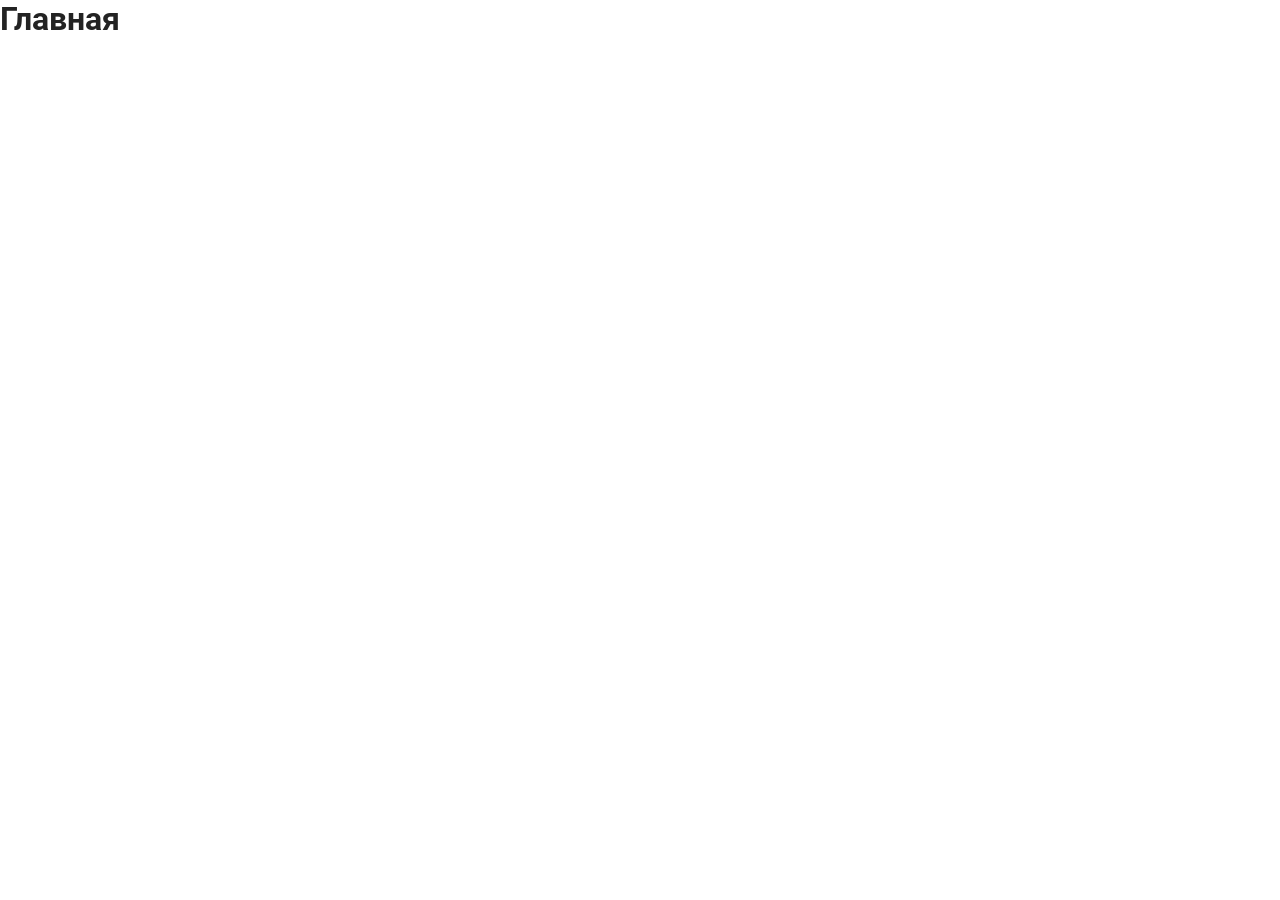
==== commit 49e3edf8: "Add files via upload" ====
--- a/index.html
+++ b/index.html
@@ -1,684 +1 @@
-<!DOCTYPE html>
-<html lang="ru" class="page">
-<head>
-  <meta charset="UTF-8">
-  <meta name="viewport" content="width=device-width, initial-scale=1.0">
-  <link rel="shortcut icon" href="favicon.ico" type="image/x-icon">
-  <meta http-equiv="X-UA-Compatible" content="ie=edge">
-  <meta name="theme-color" content="#111111">
-  <title></title>
-  <link rel="preload" href="fonts/Roboto-Regular.woff2" as="font" type="font/woff2" crossorigin>
-  <link rel="stylesheet" href="css/vendor.css">
-  <link rel="stylesheet" href="css/main.css">
-  <script defer src="js/main.js"></script>
-</head>
-
-<body class="page__body">
-  <main class="main">
-    <section class="service-page head-page">
-  <div class="container">
-    <div class="service-page__breadcrumbs head-page__breadcrumbs breadcrumbs">
-      <ul class="breadcrumbs__list">
-        <li class="breadcrumbs__item"><a class="breadcrumbs__link" href="index.html">Главная</a></li>
-        <li class="breadcrumbs__item breadcrumbs__item--active"><span>Сервис</span></li>
-      </ul>
-    </div>
-
-    <div class="head-page__content">
-      <h1 class="head-page__title">Сервисный центр <span class="head-page__title-accent">SUPERWAVE</span></h1>
-
-      <p class="head-page__text">Комплексное обслуживание оргтехники разного формата (МФУ, принтеры и др.) для
-        юридических лиц:
-        от разовых работ до полного аутсорсинга печати
-        в Санкт-Петербурге, Москве и других городах
-      </p>
-
-      <button class="head-page__btn button-primary">Заявка на обслуживание</button>
-    </div>
-
-  </div>
-</section>
-    <section class="we-help">
-  <div class="container">
-    <h2 class="we-help__title section-title">Чем мы можем помочь?</h2>
-
-    <ul class="we-help__list service-list">
-      <li class="service-list__item">
-        <a class="service-list__link service-list__link--bg-1" href="#">
-          <h4 class="service-list__title">Ремонт оргтехники</h4>
-          <img class="service-list__image" src="img/we-help/1.png" alt="Картинка">
-          <button class="service-list__btn button-primary">Подробнее</button>
-        </a>
-      </li>
-
-      <li class="service-list__item">
-        <a class="service-list__link service-list__link--bg-2" href="#">
-          <h4 class="service-list__title">Тех.обслуживание оргтехники</h4>
-          <img class="service-list__image" src="img/we-help/2.png" alt="Картинка">
-          <button class="service-list__btn button-primary">Подробнее</button>
-        </a>
-      </li>
-
-      <li class="service-list__item">
-        <a class="service-list__link service-list__link--bg-3" href="#">
-          <h4 class="service-list__title">Покопийное обслуживание</h4>
-          <img class="service-list__image" src="img/we-help/3.png" alt="Картинка">
-          <button class="service-list__btn button-primary">Подробнее</button>
-        </a>
-      </li>
-    </ul>
-  </div>
-</section>
-
-    <section class="choose-services">
-  <div class="container">
-    <div class="choose-services__wrapper">
-      <h2 class="choose-services__title section-title">Какой вид обслуживания выбрать?</h2>
-
-      <ul class="choose-services__list">
-        <li class="choose-services__item">
-          <div class="choose-services__left">
-            <h3 class="choose-services__item-title">Разовые работы</h3>
-
-            <ul class="choose-services__nums">
-              <li class="choose-services__nums-item">
-                <img class="choose-services__nums-icon" src="img/choose-services/printer.png" alt="Принтер">
-
-                <span class="choose-services__nums-num">
-                  <10 </span>
-
-                    <p class="choose-services__nums-descr">Единиц печатной техники</p>
-              </li>
-
-              <li class="choose-services__nums-item">
-                <img class="choose-services__nums-icon" src="img/choose-services/file.png" alt="Файл">
-
-                <span class="choose-services__nums-num">
-                  <30 </span>
-
-                    <p class="choose-services__nums-descr">Тысяч копий страниц в месяц</p>
-              </li>
-            </ul>
-          </div>
-
-          <div class="choose-services__right">
-            <p class="choose-services__text">Если у вас есть конкретная проблема, которая требует оперативного решения,
-              например:</p>
-
-            <ul class="choose-services__text-list">
-              <li class="choose-services__text-list-item">Оборудование не захватывает бумагу, зажевывает или не видит
-                бумагу</li>
-              <li class="choose-services__text-list-item">При замене нового картридже аппарат сообщает об его отсутствии
-              </li>
-              <li class="choose-services__text-list-item">Аппарат не включается, пищит или шумит</li>
-              <li class="choose-services__text-list-item">Принтер или МФУ выдаёт код ошибки</li>
-              <li class="choose-services__text-list-item">Необходимо произвести пуско-наладочные работы и др.</li>
-            </ul>
-
-            <div class="choose-services__hide">
-              <p class="choose-services__text">Мы приедем в назначенное время, проведём диагностику, и если у нас будут
-                все необходимые детали, на месте устраним проблему.</p>
-              <p class="choose-services__text">Разовые работы выбирают небольшие компании, у которых в обиходе менее 10
-                единиц печатной техники и у которых поломки случаются редко (1-2 раза в год).
-              </p>
-            </div>
-
-            <button class="choose-services__more button-show-more">
-              Показать все
-
-              <svg class="button-show-more__icon" width="10" height="7" viewBox="0 0 10 7" fill="none"
-                xmlns="http://www.w3.org/2000/svg">
-                <path d="M9 1.5L5 5.5L1 1.5" stroke="#69B42D" stroke-width="1.5" stroke-linecap="round"
-                  stroke-linejoin="round" />
-              </svg>
-            </button>
-
-            <div class="choose-services__btns">
-              <button class="choose-services__btn button-primary">Оставить заявку</button>
-
-              <button class="choose-services__btn button-transparent">Узнать больше</button>
-            </div>
-          </div>
-        </li>
-
-        <li class="choose-services__item">
-          <div class="choose-services__left">
-            <h3 class="choose-services__item-title">Абонентское обслуживание
-              (по договору)</h3>
-
-            <ul class="choose-services__nums">
-              <li class="choose-services__nums-item">
-                <img class="choose-services__nums-icon" src="img/choose-services/printer-2.png" alt="Принтер">
-
-                <span class="choose-services__nums-num">
-                  <30 </span>
-
-                    <p class="choose-services__nums-descr">Единиц печатной техники</p>
-              </li>
-
-              <li class="choose-services__nums-item">
-                <img class="choose-services__nums-icon" src="img/choose-services/file-2.png" alt="Файл">
-
-                <span class="choose-services__nums-num">
-                  <100 </span>
-
-                    <p class="choose-services__nums-descr">Тысяч копий страниц в месяц</p>
-              </li>
-            </ul>
-          </div>
-
-          <div class="choose-services__right">
-            <p class="choose-services__text">Если вы хотите доверить обслуживание своей техники профессионалам.
-              Мы проведем аудит, составим график работ и сами будем следить за исправностью вашей
-              копировально-множительной техники (КМТ)
-            </p>
-
-            <ul class="choose-services__text-list">
-              <li class="choose-services__text-list-item">Регулярная диагностика парка техники с целью выявления
-                неисправностей и изношенных деталей.</li>
-              <li class="choose-services__text-list-item">Профилактика по утвержденному с клиентом графику и в
-                соответствии с рекомендациями производителя: чистка, смазка, настройка, контроль состояния и т. д.</li>
-              <li class="choose-services__text-list-item">Замена или восстановление дефектных деталей, расходников </li>
-              <li class="choose-services__text-list-item">Ремонтные работы по запросу заказчика
-              </li>
-              <li class="choose-services__text-list-item">Скидки на расходные материалы и ЗИП
-              </li>
-              <li class="choose-services__text-list-item">Горячая линия для консультации клиентов
-              </li>
-            </ul>
-
-            <div class="choose-services__hide" id="1">
-              <p class="choose-services__text">Абонентское обслуживание выбирают небольшие компании, у которых в обиходе
-                от 10 до 30 единиц печатной техники, и которые хотят доверить ТО и ремонт своей печатной техники в одни
-                руки.</p>
-            </div>
-
-            <button class="choose-services__more button-show-more">
-              Показать все
-
-              <svg class="button-show-more__icon" width="10" height="7" viewBox="0 0 10 7" fill="none"
-                xmlns="http://www.w3.org/2000/svg">
-                <path d="M9 1.5L5 5.5L1 1.5" stroke="#69B42D" stroke-width="1.5" stroke-linecap="round"
-                  stroke-linejoin="round" />
-              </svg>
-            </button>
-
-            <div class="choose-services__btns">
-              <button class="choose-services__btn button-primary">Оставить заявку</button>
-
-              <button class="choose-services__btn button-transparent">Узнать больше</button>
-            </div>
-          </div>
-        </li>
-
-        <li class="choose-services__item">
-          <div class="choose-services__left">
-            <h3 class="choose-services__item-title">Покопийное обслуживание
-              (клик-контракт)</h3>
-
-            <ul class="choose-services__nums">
-              <li class="choose-services__nums-item">
-                <img class="choose-services__nums-icon" src="img/choose-services/printer-3.png" alt="Принтер">
-
-                <span class="choose-services__nums-num">
-                  <30 </span>
-
-                    <p class="choose-services__nums-descr">Единиц печатной техники</p>
-              </li>
-
-              <li class="choose-services__nums-item">
-                <img class="choose-services__nums-icon" src="img/choose-services/file-3.png" alt="Файл">
-
-                <span class="choose-services__nums-num">
-                  <100 </span>
-
-                    <p class="choose-services__nums-descr">Тысяч копий страниц в месяц</p>
-              </li>
-            </ul>
-          </div>
-
-          <div class="choose-services__right">
-            <p class="choose-services__text">Если вы хотите платить только за напечатанные страницы, а все остальные
-              заботы доверить нашим специалистам. Вы получите:
-            </p>
-
-            <ul class="choose-services__text-list">
-              <li class="choose-services__text-list-item">Сокращение расходов на печать: автоматизированный контроль,
-                аудит и оптимизация
-              </li>
-              <li class="choose-services__text-list-item">Экономию на покупке собственного дорогостоящего оборудования
-
-              </li>
-              <li class="choose-services__text-list-item">Оборудование и расходные материалы на весь период договора
-              </li>
-              <li class="choose-services__text-list-item">Регулярное ТО и мониторинг состояния техники
-              </li>
-              <li class="choose-services__text-list-item">Оперативный ремонт и подменную техника (при необходимости)
-              </li>
-            </ul>
-
-            <div class="choose-services__hide" id="2">
-              <p class="choose-services__text">Покопийное обслуживание выбирают крупные компании, у которых в обиходе
-                более 30 единиц печатной техники и объем печати от 100 тыс. копий в месяц.
-              </p>
-            </div>
-
-            <button class="choose-services__more button-show-more">
-              Показать все
-
-              <svg class="button-show-more__icon" width="10" height="7" viewBox="0 0 10 7" fill="none"
-                xmlns="http://www.w3.org/2000/svg">
-                <path d="M9 1.5L5 5.5L1 1.5" stroke="#69B42D" stroke-width="1.5" stroke-linecap="round"
-                  stroke-linejoin="round" />
-              </svg>
-            </button>
-
-            <div class="choose-services__btns">
-              <button class="choose-services__btn button-primary">Оставить заявку</button>
-
-              <button class="choose-services__btn button-transparent">Узнать больше</button>
-            </div>
-          </div>
-        </li>
-      </ul>
-
-      <div class="choose-services__form application-form" id="choose-services__form">
-        <div class="application-form__wrapper">
-          <div class="application-form__left">
-            <h2 class="application-form__title">Оставить заявку на обслуживание</h2>
-
-            <div class="application-form__info">
-              <p class="application-form__text">Также вы можете вызвать
-                инженера, связавшись с нами</p>
-
-              <ul class="application-form__contacts">
-                <li class="application-form__contacts-item">
-                  <a class="application-form__contacts-link" href="tel:+78005509910">
-                    <svg width="24" height="24" viewBox="0 0 24 24" fill="none" xmlns="http://www.w3.org/2000/svg">
-                      <path
-                        d="M6.54 5C6.6 5.89 6.75 6.76 6.99 7.59L5.79 8.79C5.38 7.59 5.12 6.32 5.03 5H6.54ZM16.4 17.02C17.25 17.26 18.12 17.41 19 17.47V18.96C17.68 18.87 16.41 18.61 15.2 18.21L16.4 17.02ZM7.5 3H4C3.45 3 3 3.45 3 4C3 13.39 10.61 21 20 21C20.55 21 21 20.55 21 20V16.51C21 15.96 20.55 15.51 20 15.51C18.76 15.51 17.55 15.31 16.43 14.94C16.331 14.903 16.2256 14.886 16.12 14.89C15.86 14.89 15.61 14.99 15.41 15.18L13.21 17.38C10.3755 15.9303 8.06966 13.6245 6.62 10.79L8.82 8.59C9.1 8.31 9.18 7.92 9.07 7.57C8.69132 6.41789 8.4989 5.21274 8.5 4C8.5 3.45 8.05 3 7.5 3Z"
-                        fill="white" />
-                    </svg>
-                    +7 (800-55) 0-99-10</a>
-                </li>
-
-                <li class="application-form__contacts-item">
-                  <a class="application-form__contacts-link" href="mailto:support24@swgroup.ru">
-                    <svg width="24" height="24" viewBox="0 0 24 24" fill="none" xmlns="http://www.w3.org/2000/svg">
-                      <path
-                        d="M4 20C3.45 20 2.97933 19.8043 2.588 19.413C2.19667 19.0217 2.00067 18.5507 2 18V6C2 5.45 2.196 4.97933 2.588 4.588C2.98 4.19667 3.45067 4.00067 4 4H20C20.55 4 21.021 4.196 21.413 4.588C21.805 4.98 22.0007 5.45067 22 6V18C22 18.55 21.8043 19.021 21.413 19.413C21.0217 19.805 20.5507 20.0007 20 20H4ZM12 13L4 8V18H20V8L12 13ZM12 11L20 6H4L12 11ZM4 8V6V18V8Z"
-                        fill="white" />
-                    </svg>
-
-                    support24@swgroup.ru</a>
-                </li>
-              </ul>
-            </div>
-          </div>
-
-          <form class="application-form__form form" id="choose-application-form" name="application-form" action="#"
-            novalidate="novalidate">
-            <div class="form__block">
-              <label class="form__label" for="name">
-                <span class="form__label-name">Имя</span>
-                <input class="form__input input-name" autocomplete="off" type="text" name="name" id="name"
-                  placeholder="Как к вам обращаться" data-validate-field="name" placeholder="Как к вам обращаться">
-              </label>
-
-              <label class="form__label" for="phone">
-                <span class="form__label-name">Телефон</span>
-                <input class="form__input input-tel" type="tel" name="phone" id="phone" data-validate-field="phone"
-                  inputmode="text" placeholder="+7 (___)-___-__-__">
-              </label>
-
-              <label class="form__label" for="mail">
-                <span class="form__label-name">Email</span>
-                <input class="form__input input-mail" autocomplete="off" type="email" name="mail" id="mail"
-                  placeholder="Ваша почта" data-validate-field="mail" placeholder="Введите свою почту">
-              </label>
-            </div>
-
-            <label class="form__label form__label--textarea" for="textarea">
-              <span class="form__label-name">Комментарий</span>
-              <textarea class="form__textarea input-textarea" name="textarea" id="textarea"
-                data-validate-field="textarea" placeholder="Введите комментарий"></textarea>
-            </label>
-
-            <div class="form__approval">
-              <button class="form__button">Отправить</button>
-
-              <p class="form__text">Нажимая кнопку «Отправить» вы даете согласие на обработку персональных данных
-                и соглашаетесь с <a class="form__text-link" href="#">политикой конфиденциальности</a></p>
-            </div>
-          </form>
-
-          <div class="application-form__info application-form__info--mobile">
-            <p class="application-form__text">Также вы можете вызвать
-              инженера, связавшись с нами</p>
-
-            <ul class="application-form__contacts">
-              <li class="application-form__contacts-item">
-                <a class="application-form__contacts-link" href="tel:+78005509910">
-                  <svg width="24" height="24" viewBox="0 0 24 24" fill="none" xmlns="http://www.w3.org/2000/svg">
-                    <path
-                      d="M6.54 5C6.6 5.89 6.75 6.76 6.99 7.59L5.79 8.79C5.38 7.59 5.12 6.32 5.03 5H6.54ZM16.4 17.02C17.25 17.26 18.12 17.41 19 17.47V18.96C17.68 18.87 16.41 18.61 15.2 18.21L16.4 17.02ZM7.5 3H4C3.45 3 3 3.45 3 4C3 13.39 10.61 21 20 21C20.55 21 21 20.55 21 20V16.51C21 15.96 20.55 15.51 20 15.51C18.76 15.51 17.55 15.31 16.43 14.94C16.331 14.903 16.2256 14.886 16.12 14.89C15.86 14.89 15.61 14.99 15.41 15.18L13.21 17.38C10.3755 15.9303 8.06966 13.6245 6.62 10.79L8.82 8.59C9.1 8.31 9.18 7.92 9.07 7.57C8.69132 6.41789 8.4989 5.21274 8.5 4C8.5 3.45 8.05 3 7.5 3Z"
-                      fill="white" />
-                  </svg>
-                  +7 (800-55) 0-99-10</a>
-              </li>
-
-              <li class="application-form__contacts-item">
-                <a class="application-form__contacts-link" href="mailto:support24@swgroup.ru">
-                  <svg width="24" height="24" viewBox="0 0 24 24" fill="none" xmlns="http://www.w3.org/2000/svg">
-                    <path
-                      d="M4 20C3.45 20 2.97933 19.8043 2.588 19.413C2.19667 19.0217 2.00067 18.5507 2 18V6C2 5.45 2.196 4.97933 2.588 4.588C2.98 4.19667 3.45067 4.00067 4 4H20C20.55 4 21.021 4.196 21.413 4.588C21.805 4.98 22.0007 5.45067 22 6V18C22 18.55 21.8043 19.021 21.413 19.413C21.0217 19.805 20.5507 20.0007 20 20H4ZM12 13L4 8V18H20V8L12 13ZM12 11L20 6H4L12 11ZM4 8V6V18V8Z"
-                      fill="white" />
-                  </svg>
-
-                  support24@swgroup.ru</a>
-              </li>
-            </ul>
-          </div>
-        </div>
-      </div>
-    </div>
-  </div>
-</section>
-    <section class="why-are-we">
-  <div class="container">
-    <h2 class="why-are-we__title section-title">Почему мы?</h2>
-
-    <ul class="why-are-we__list">
-      <li class="why-are-we__item">
-        <img class="why-are-we__image" src="img/why-are-we/1.png" alt="Картинка">
-        <p class="why-are-we__text">Гарантия на произведенные работы <span
-            class="why-are-we__text why-are-we__text--green">от 45 дней</span></p>
-      </li>
-
-      <li class="why-are-we__item">
-        <img class="why-are-we__image" src="img/why-are-we/2.png" alt="Картинка">
-        <p class="why-are-we__text"><span class="why-are-we__text why-are-we__text--green">Сертифицированные</span>
-          сервисные инженеры
-        </p>
-      </li>
-
-      <li class="why-are-we__item">
-        <img class="why-are-we__image" src="img/why-are-we/3.png" alt="Картинка">
-        <p class="why-are-we__text">Минимальное время выезда инженера <span
-            class="why-are-we__text why-are-we__text--green">от 4 часов</span></p>
-      </li>
-    </ul>
-  </div>
-</section>
-    <section class="cases">
-  <div class="container">
-
-    <h2 class="cases__title section-title">Кейсы</h2>
-
-    <div class="cases__wrapper swiper">
-      <ul class="cases__slider swiper-wrapper">
-        <li class="cases__item swiper-slide">
-          <div class="cases__item-head">
-            <h3 class="cases__item-title">Оргтехника в аренду для международного фестиваля университетского спорта
-            </h3>
-            <img class="cases__item-img" src="img/cases/festival.png" alt="Картинка">
-          </div>
-
-          <h4 class="cases__item-subtitle">Цель</h4>
-          <p class="cases__item-text">Обеспечение сокращения затрат Заказчика на сервис защищенной печати с
-            предоставлением печатной техники в аренду и оплатой за напечатанные страницы.</p>
-          <h4 class="cases__item-subtitle">Основные задачи и результаты проекта</h4>
-          <ul class="cases__list">
-            <li class="cases__list-item">Поставка Программно аппаратного комплекса в составе ПО
-              (обеспечение контроля доступа и on line мониторинга оборудования) и аппаратной части
-            </li>
-            <li class="cases__list-item">Оптимизации инфраструктуры: количество аппаратов сокращено с
-              3000 до 570 без потери качества сервиса печати
-            </li>
-            <li class="cases__list-item">Предоставление в аренду 570 аппаратов в 4 регионах на 10
-              площадках (поставка, пуско наладка)
-            </li>
-            <li class="cases__list-item">Утверждение политик печати, создание системы защищенной и
-              распределённой печати, контроль доступа печати
-            </li>
-            <li class="cases__list-item">Непрерывный мониторинг всего оборудования и бесперебойные поставки расходных
-              материалов и ЗИП, требуемых для непрерывной работы оборудования
-            </li>
-            <li class="cases__list-item">Проведение работ по восстановлению работоспособности оборудования с SLA 98%
-            </li>
-          </ul>
-        </li>
-
-        <li class="cases__item swiper-slide">
-          <div class="cases__item-head">
-            <h3 class="cases__item-title">Предоставление оргтехники
-              и сервисов
-              по ее обслуживанию
-              для ЧМ по футболу FIFA™ 2018
-            </h3>
-            <img class="cases__item-img" src="img/cases/fifa.png" alt="Картинка">
-          </div>
-
-          <h4 class="cases__item-subtitle">Клиент</h4>
-          <p class="cases__item-text">АНО «Оргкомитет „Россия-2018“</p>
-          <h4 class="cases__item-subtitle">Цель</h4>
-          <p class="cases__item-text">Предоставление оргтехники и необходимого оборудования с техническим
-            сопровождением
-            на 12 площадках предварительной жеребьевки Чемпионата мира по футболу FIFA™ 2018 для АНО «Оргкомитет
-            „Россия-2018“ .</p>
-          <h4 class="cases__item-subtitle">Основные задачи и результаты проекта</h4>
-
-          <ul class="cases__list">
-            <li class="cases__list-item">Поставка, инсталляция оборудования и мониторинг его работоспособности;
-            </li>
-            <li class="cases__list-item">Обеспечение поддержки сервисных инженеров во время мероприятия;
-            </li>
-            <li class="cases__list-item">Организация изготовления печатных материалов мероприятия во время его
-              проведения в условиях жестких временных и технических ограничений.
-            </li>
-          </ul>
-          <h4 class="cases__item-subtitle">По результатам проекта работы «Супервэйв групп» была отмечена
-            благодарственным письмом со стороны АНО «Оргкомитет „Россия-2018“.</h4>
-        </li>
-
-        <li class="cases__item swiper-slide">
-          <div class="cases__item-head">
-            <h3 class="cases__item-title">Оказание комплексных услуг
-              по защищенной печати
-            </h3>
-          </div>
-
-          <h4 class="cases__item-subtitle">Клиент</h4>
-          <p class="cases__item-text">Федеральная торговая компания</p>
-          <h4 class="cases__item-subtitle">Цель</h4>
-          <p class="cases__item-text">Предоставление услуги защищенной и распределённой печати для нескольких офисов и
-            складов в Москве и Санкт-Петербурге.</p>
-          <h4 class="cases__item-subtitle">Основные задачи и результаты проекта</h4>
-          <ul class="cases__list">
-            <li class="cases__list-item">Поставка, монтаж и пуско-наладка оборудования и программного обеспечения;
-            </li>
-            <li class="cases__list-item">Создание системы защищенной и распределённой печати;
-            </li>
-            <li class="cases__list-item">Обеспечение оптимизации затрат на сервис печати;
-            </li>
-            <li class="cases__list-item">Обеспечение бесперебойной работы системы.
-            </li>
-          </ul>
-        </li>
-      </ul>
-    </div>
-
-    <div class="cases__slider-controls">
-      <div class="cases__progressbar slider-pagination"></div>
-
-      <div class="cases__slider-controls-btns">
-        <button class="cases__slider-controls-prev slider-control slider-control--prev" aria-label="Назад">
-          <svg width="26" height="20" viewBox="0 0 26 20" fill="none" xmlns="http://www.w3.org/2000/svg">
-            <path d="M0 10H24M24 10L15.2727 1M24 10L15.2727 19" stroke="#69B42D" stroke-width="2" />
-          </svg>
-        </button>
-
-        <button class="cases__slider-controls-next slider-control" aria-label="Назад">
-          <svg width="26" height="20" viewBox="0 0 26 20" fill="none" xmlns="http://www.w3.org/2000/svg">
-            <path d="M0 10H24M24 10L15.2727 1M24 10L15.2727 19" stroke="#69B42D" stroke-width="2" />
-          </svg>
-        </button>
-      </div>
-    </div>
-
-    <div class="cases__inner">
-      <a class="cases__btn button-primary" href="#choose-services__form">Заявка на обслуживание</a>
-    </div>
-  </div>
-</section>
-    <section class="trust">
-  <div class="container">
-    <h2 class="trust__title section-title">Нам доверяют</h2>
-
-    <ul class="trust__list">
-      <li class="trust__item">
-        <img class="trust__image" src="img/partners/pochta.png" alt="Картинка">
-      </li>
-
-      <li class="trust__item">
-        <img class="trust__image" src="img/partners/rzhd.png" alt="Картинка">
-      </li>
-
-      <li class="trust__item">
-        <img class="trust__image" src="img/partners/philips.png" alt="Картинка">
-      </li>
-
-      <li class="trust__item">
-        <img class="trust__image" src="img/partners/univer.png" alt="Картинка">
-      </li>
-
-      <li class="trust__item">
-        <img class="trust__image" src="img/partners/avia.png" alt="Картинка">
-      </li>
-
-      <li class="trust__item">
-        <img class="trust__image" src="img/partners/copycenter.png" alt="Картинка">
-      </li>
-    </ul>
-  </div>
-</section>
-
-    <section class="questions">
-  <div class="container">
-    <h2 class="questions__title section-title">Вопросы-Ответы</h2>
-
-    <ul class="questions__accordion accordion">
-      <li class="accordion__item">
-        <button class="accordion__btn">
-          <span class="accordion__name">Какие поломки устраняют наши инженеры?
-          </span>
-
-          <div class="accordion__decor"></div>
-        </button>
-        <div class="accordion__content text">
-          <p>Наши инженеры устраняют все самые распространенные виды поломок, а также могут помочь устранить неполадки
-            инженерных систем формата А0 (плоттеры).</p>
-        </div>
-      </li>
-
-      <li class="accordion__item">
-        <button class="accordion__btn">
-          <span class="accordion__name">Через сколько приедет инженер?
-          </span>
-
-          <div class="accordion__decor"></div>
-        </button>
-        <div class="accordion__content text">
-          <p>Как правило, ответственный инженер назначается после согласования условий сотрудничества. Обычно инженер
-            выезжает к клиенту на следующий рабочий день.</p>
-        </div>
-      </li>
-
-      <li class="accordion__item">
-        <button class="accordion__btn">
-          <span class="accordion__name">Сколько стоит ремонт?</span>
-
-          <div class="accordion__decor"></div>
-        </button>
-        <div class="accordion__content text">
-          <p>Зависит от скорости печати аппарата, от его формата (А0, А3, А4) и от цветности (чёрно-белый, цветной).
-            Свяжитесь с нами, чтобы узнать свою стоимость ремонта. </p>
-        </div>
-      </li>
-
-      <li class="accordion__item">
-        <button class="accordion__btn">
-          <span class="accordion__name">Сколько стоит техническое обслуживание?</span>
-
-          <div class="accordion__decor"></div>
-        </button>
-        <div class="accordion__content text">
-          <p>Зависит от скорости печати аппарата, от его фрмата (А0, А3, А4) и от цветности (чёрно-белый, цветной).
-            Свяжитесь с нами, чтобы узнать свою стоимость обслуживания. </p>
-        </div>
-      </li>
-
-      <li class="accordion__item">
-        <button class="accordion__btn">
-          <span class="accordion__name">Есть ли гарантия на ремонт и на замененные детали?</span>
-
-          <div class="accordion__decor"></div>
-        </button>
-        <div class="accordion__content text">
-          <p>Да, гарантия есть.</p>
-        </div>
-      </li>
-
-      <li class="accordion__item">
-        <button class="accordion__btn">
-          <span class="accordion__name">Техническое обслуживание какой техники мы производим?</span>
-
-          <div class="accordion__decor"></div>
-        </button>
-        <div class="accordion__content text">
-          <p>Мы оказываем услуги по обслуживанию и ремонту почти всех производителей офисной печатной техники — Xerox,
-            HP, Kyocera, Epson, Canon, Konica Minolta, Катюша, Pantum, Ricoh, Lexmark. </p>
-        </div>
-      </li>
-
-      <li class="accordion__item">
-        <button class="accordion__btn">
-          <span class="accordion__name">Чем покопийное обслуживание отличается от абонентского?</span>
-
-          <div class="accordion__decor"></div>
-        </button>
-        <div class="accordion__content text">
-          <p>Абонентское обслуживание это ежемесячный платёж по фиксированной стоимости услуг по обслуживанию печатной
-            техники, а покопийное обслуживание — это оплата напечатанных страниц по факту (каждый месяц сумма может
-            варьироваться).</p>
-        </div>
-      </li>
-
-      <li class="accordion__item">
-        <button class="accordion__btn">
-          <span class="accordion__name">Как давно работает наш сервисный центр?</span>
-
-          <div class="accordion__decor"></div>
-        </button>
-        <div class="accordion__content text">
-          <p>Сервисный центр Superwave работает с 1994 года. Многие наши инженеры работают у нас более 10 лет.</p>
-        </div>
-      </li>
-
-      <li class="accordion__item">
-        <button class="accordion__btn">
-          <span class="accordion__name">Работаем ли мы с гос. заказчиками?</span>
-
-          <div class="accordion__decor"></div>
-        </button>
-        <div class="accordion__content text">
-          <p>Да, мы работаем с государственными заказчиками, по 44 и 223 ФЗ.</p>
-        </div>
-      </li>
-    </ul>
-  </div>
-</section>
-  </main>
-</body>
-
-</html>+<!DOCTYPE html><html lang="ru" class="page"><head><meta charset="UTF-8"><meta name="viewport" content="width=device-width,initial-scale=1"><link rel="shortcut icon" href="favicon.ico" type="image/x-icon"><meta http-equiv="X-UA-Compatible" content="ie=edge"><meta name="theme-color" content="#111111"><title></title><link rel="preload" href="fonts/Roboto-Regular.woff2" as="font" type="font/woff2" crossorigin><link rel="stylesheet" href="css/vendor.css"><link rel="stylesheet" href="css/main.css"><link rel="stylesheet" href="https://superwave.ru/web/css/service/custom.css"><script defer="defer" src="js/main.js"></script></head><body class="page__body"><main class="main"><h1>Главная</h1></main></body></html>
